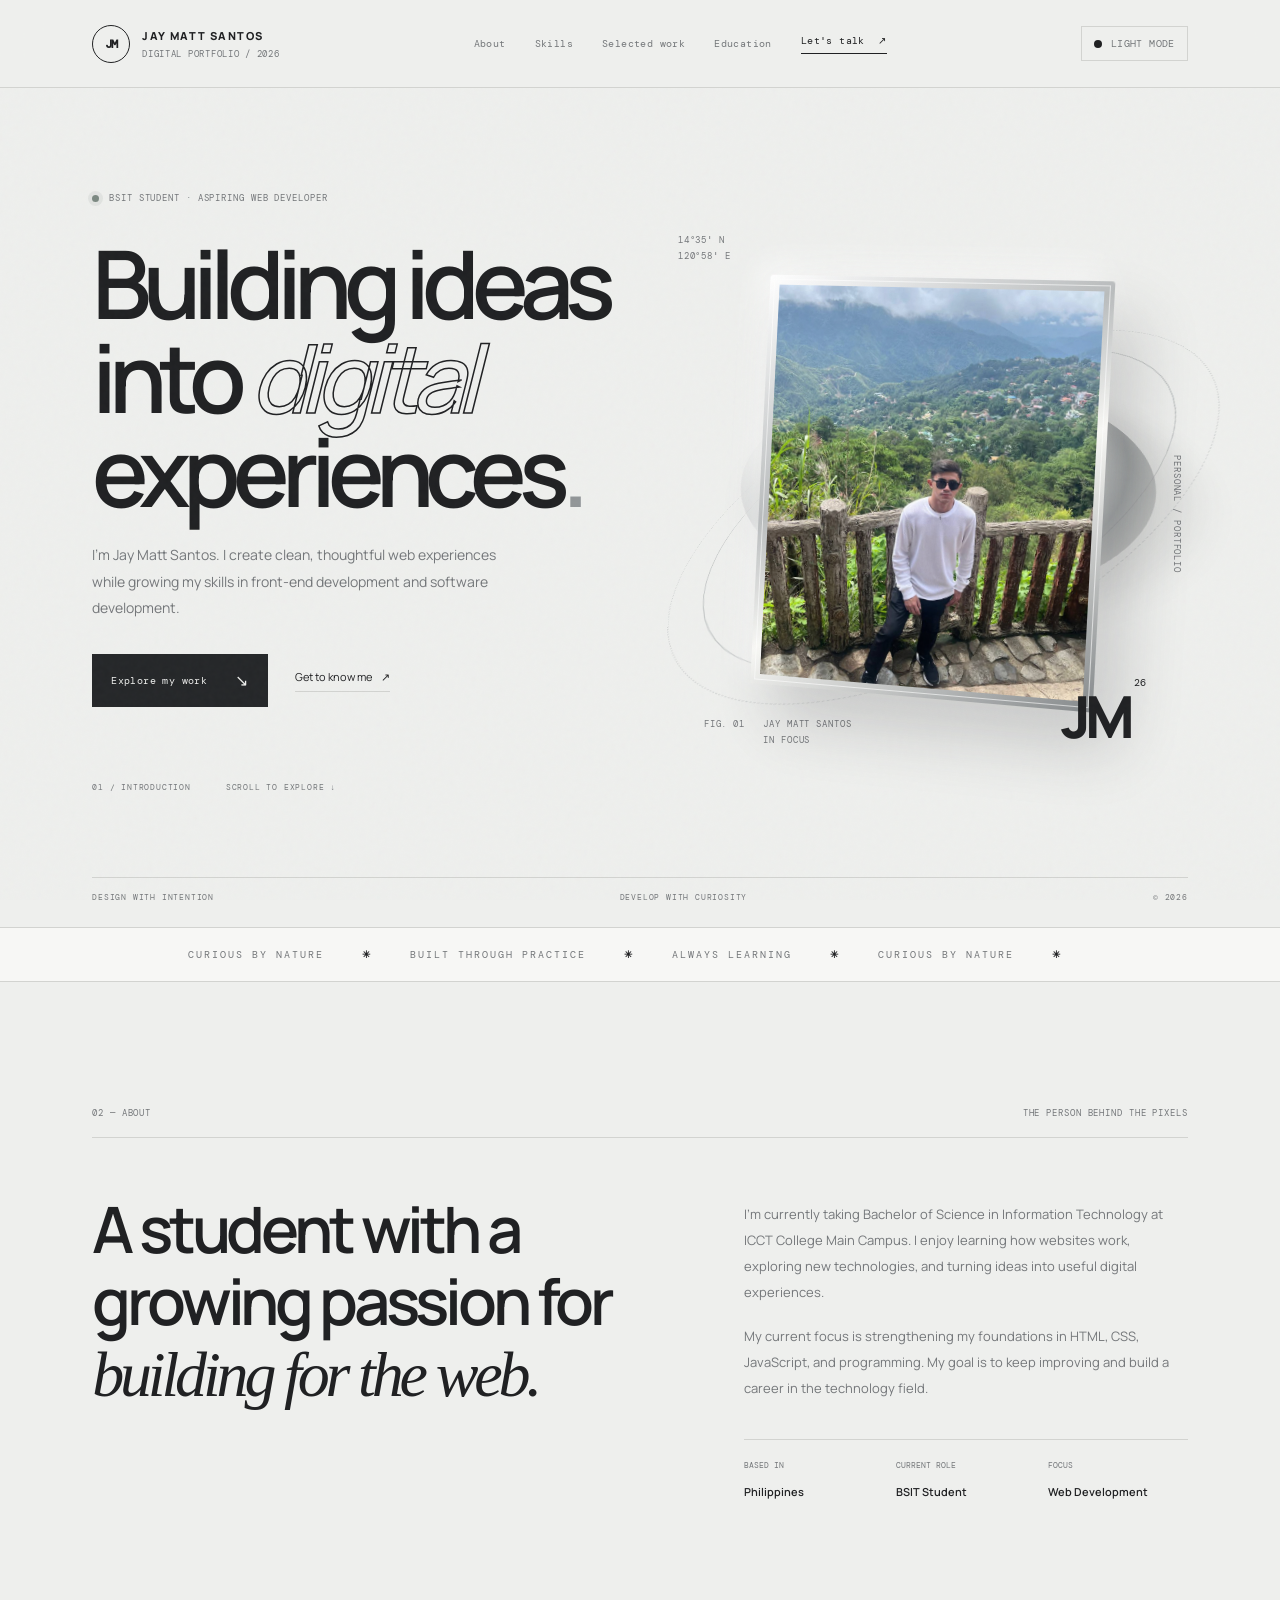
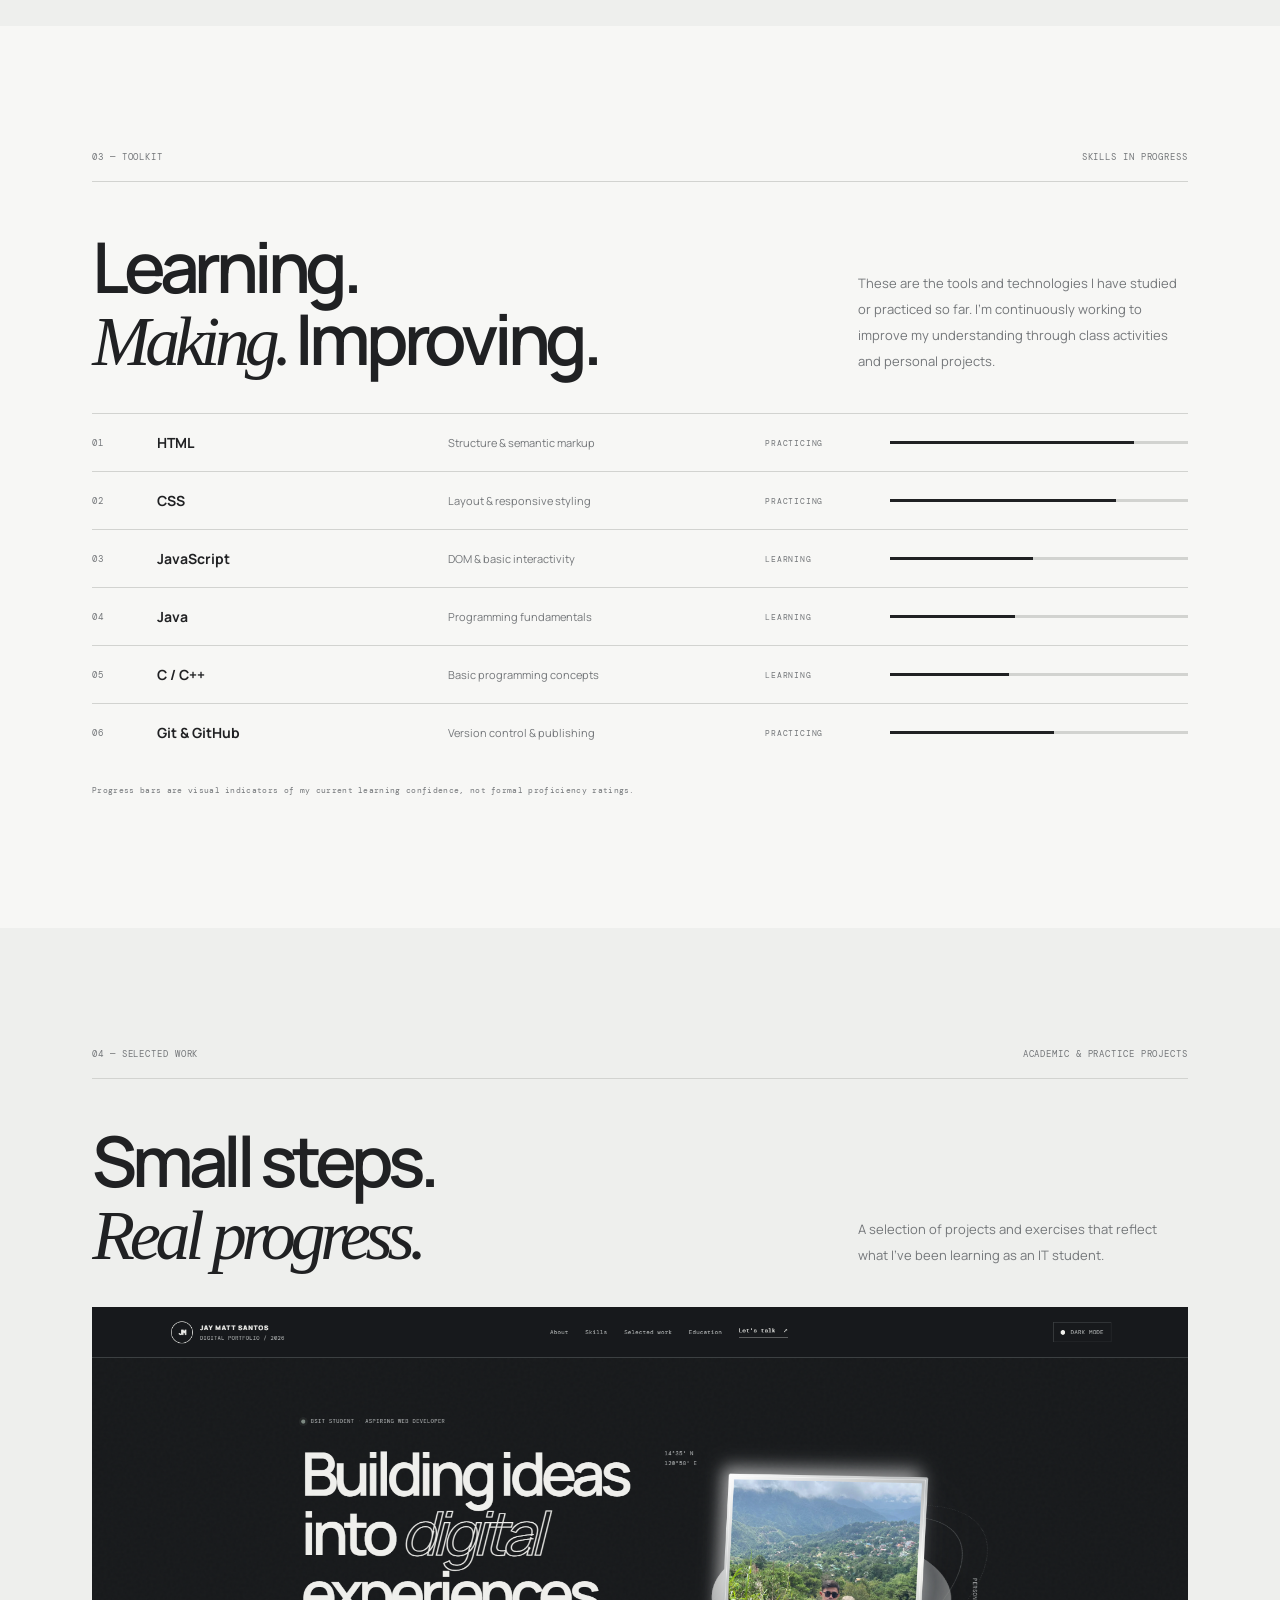
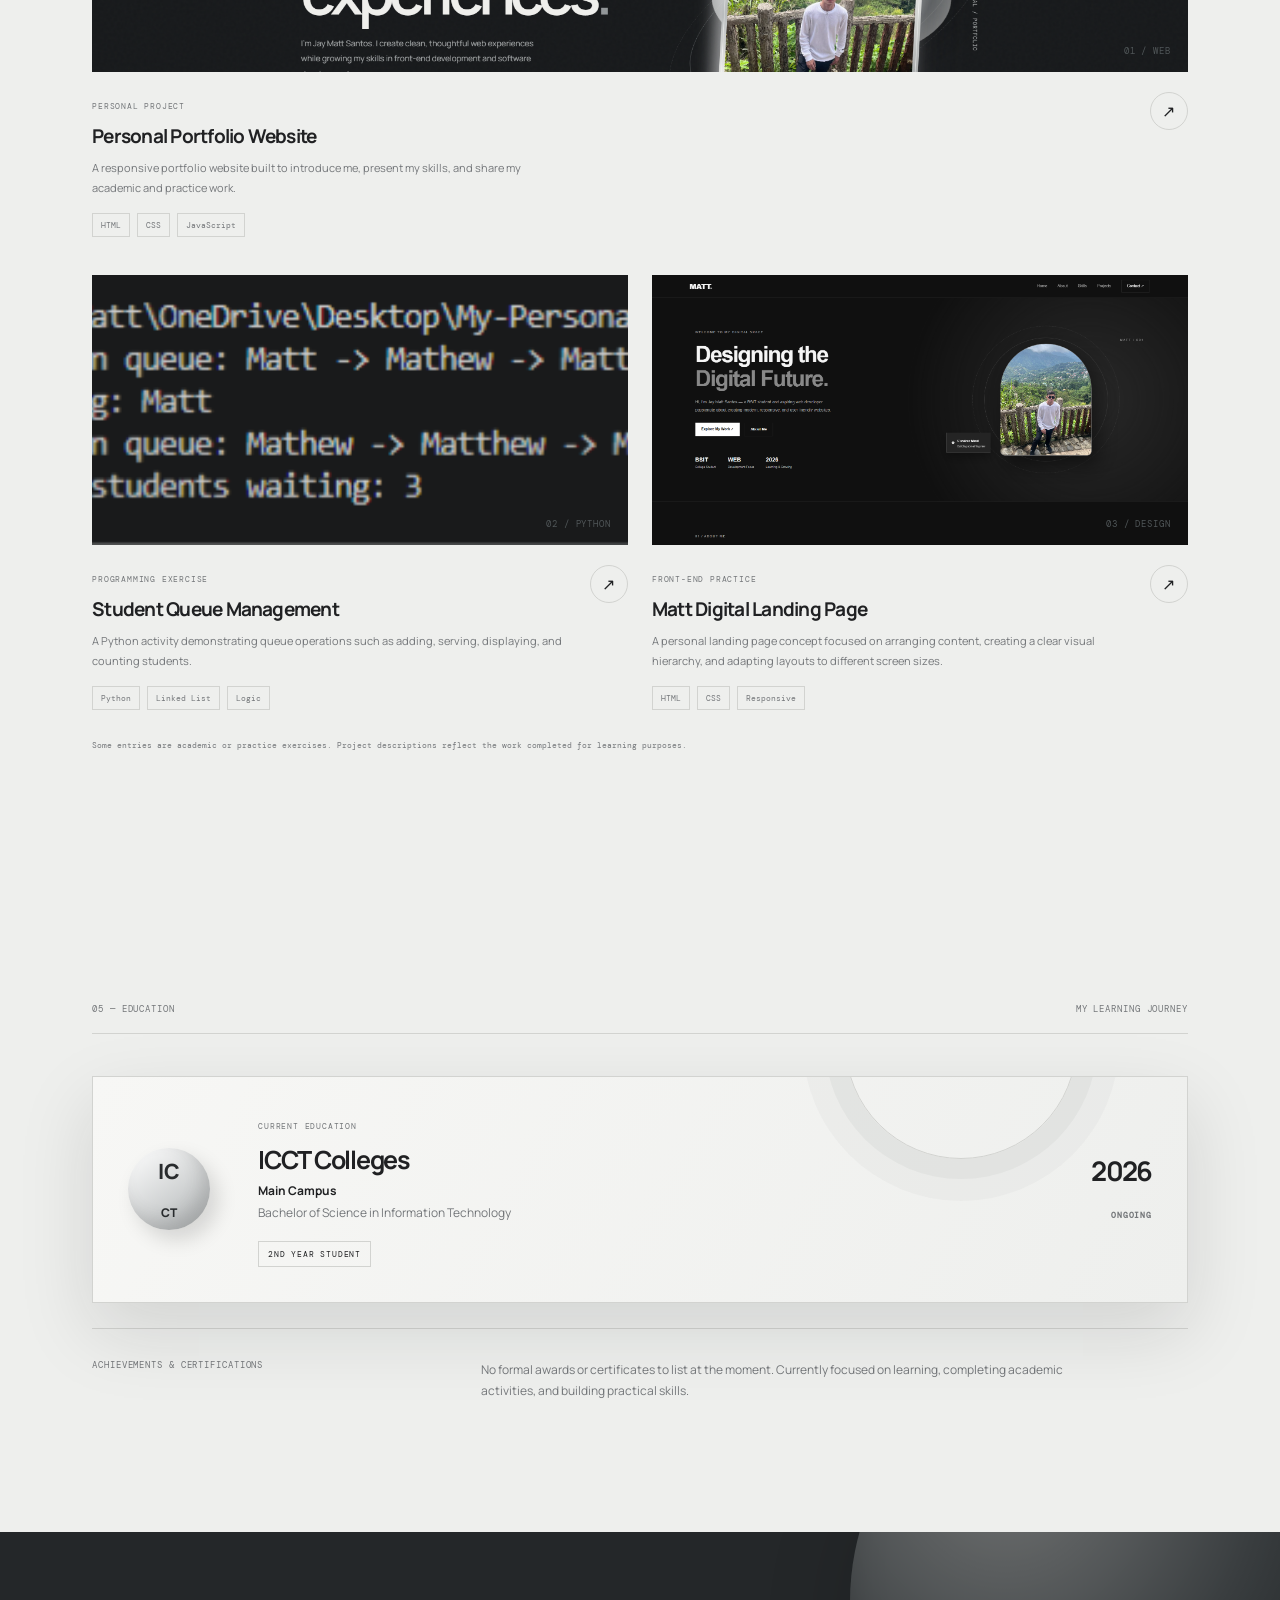
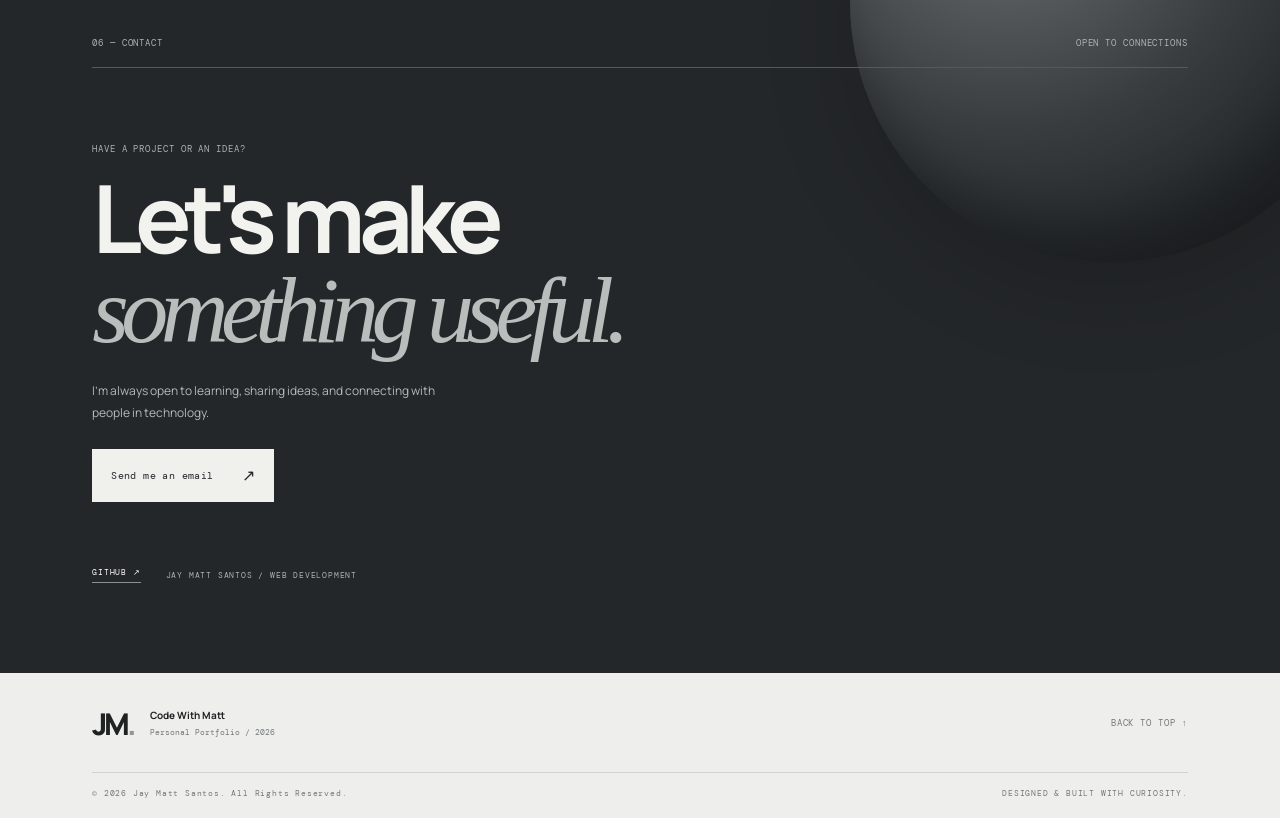
==== index.html @ 950616ac "Add files via upload" ====
<!DOCTYPE html>
<html lang="en" data-theme="light">

<head>
    <meta charset="UTF-8">
    <meta name="viewport" content="width=device-width, initial-scale=1.0">

    <meta name="description" content="Jay Matt Santos — BSIT student and aspiring web developer.">

    <meta name="theme-color" content="#eeeeec">

    <title>Jay Matt Santos — Digital Portfolio</title>

    <link rel="preconnect" href="https://fonts.googleapis.com">
    <link rel="preconnect" href="https://fonts.gstatic.com" crossorigin>

    <link href="https://fonts.googleapis.com/css2?family=DM+Mono:wght@400;500&family=Manrope:wght@400;500;600;700;800&display=swap" rel="stylesheet">

    <link rel="stylesheet" href="style.css">
    <script src="script.js" defer></script>
</head>

<body>

    <div class="grain" aria-hidden="true"></div>

    <!-- HEADER -->
    <header class="site-header">

        <a class="brand" href="#home">
            <span class="brand-mark">JM</span>
            <span>
                JAY MATT SANTOS
                <span class="brand-sub">DIGITAL PORTFOLIO / 2026</span>
            </span>
        </a>

        <button class="menu-toggle" id="menuToggle"
            aria-label="Open navigation" aria-expanded="false">
            <span></span>
            <span></span>
        </button>

        <nav class="main-nav" id="mainNav">
            <a href="#about">About</a>
            <a href="#skills">Skills</a>
            <a href="#work">Selected work</a>
            <a href="#education">Education</a>
            <a href="#contact" class="nav-contact">
                Let's talk <span>↗</span>
            </a>
        </nav>

        <button class="theme-toggle" id="themeToggle" type="button">
            <span class="theme-dot"></span>
            <span id="themeLabel">LIGHT MODE</span>
        </button>

    </header>


    <main>

        <!-- HERO SECTION -->
        <section class="hero section-shell" id="home">

            <div class="hero-copy">

                <p class="eyebrow">
                    <span class="status-dot"></span>
                    BSIT STUDENT · ASPIRING WEB DEVELOPER
                </p>

                <h1>
                    Building ideas<br>
                    into <span class="outline-word">digital</span><br>
                    experiences<span class="period">.</span>
                </h1>

                <p class="hero-intro">
                    I'm Jay Matt Santos. I create clean, thoughtful web
                    experiences while growing my skills in front-end
                    development and software development.
                </p>

                <div class="hero-actions">

                    <a class="button button-dark" href="#work">
                        Explore my work <span>↘</span>
                    </a>

                    <a class="text-link" href="#about">
                        Get to know me <span>↗</span>
                    </a>

                </div>

                <div class="hero-index">
                    <span>01 / INTRODUCTION</span>
                    <span>SCROLL TO EXPLORE ↓</span>
                </div>

            </div>


            <div class="hero-art">

                <div class="art-coordinate">
                    14°35' N<br>
                    120°58' E
                </div>

                <div class="orbit orbit-one"></div>
                <div class="orbit orbit-two"></div>

                <div class="metal-disc"></div>

                <div class="portrait-frame">
                    <img src="assets/matt-profile.jpg"
                        alt="Jay Matt Santos standing at a mountain viewpoint">
                </div>

                <div class="vertical-label">
                    PERSONAL / PORTFOLIO
                </div>

                <div class="art-caption">
                    <span>FIG. 01</span>
                    <span>JAY MATT SANTOS<br>IN FOCUS</span>
                </div>

                <div class="floating-number">
                    JM<span>26</span>
                </div>

            </div>

            <div class="hero-bottom-line">
                <span>DESIGN WITH INTENTION</span>
                <span>DEVELOP WITH CURIOSITY</span>
                <span>© 2026</span>
            </div>

        </section>


        <!-- INTRO BAND -->
        <section class="intro-band">
            <p>
                CURIOUS BY NATURE
                <b>✳</b>
                BUILT THROUGH PRACTICE
                <b>✳</b>
                ALWAYS LEARNING
                <b>✳</b>
                CURIOUS BY NATURE
                <b>✳</b>
            </p>
        </section>


        <!-- ABOUT -->
        <section class="content-section about-section section-shell"
            id="about">

            <div class="section-kicker">
                <span>02 — ABOUT</span>
                <span>THE PERSON BEHIND THE PIXELS</span>
            </div>

            <div class="about-layout">

                <div>
                    <p class="big-statement">
                        A student with a growing passion for
                        <em>building for the web.</em>
                    </p>
                </div>

                <div class="about-text">

                    <p>
                        I'm currently taking Bachelor of Science in
                        Information Technology at ICCT College Main Campus.
                        I enjoy learning how websites work, exploring new
                        technologies, and turning ideas into useful
                        digital experiences.
                    </p>

                    <p>
                        My current focus is strengthening my foundations
                        in HTML, CSS, JavaScript, and programming.
                        My goal is to keep improving and build a career
                        in the technology field.
                    </p>

                    <div class="about-facts">

                        <div>
                            <span>BASED IN</span>
                            <strong>Philippines</strong>
                        </div>

                        <div>
                            <span>CURRENT ROLE</span>
                            <strong>BSIT Student</strong>
                        </div>

                        <div>
                            <span>FOCUS</span>
                            <strong>Web Development</strong>
                        </div>

                    </div>

                </div>

            </div>

        </section>


        <!-- SKILLS -->
        <section class="content-section skills-section section-shell"
            id="skills">

            <div class="section-kicker">
                <span>03 — TOOLKIT</span>
                <span>SKILLS IN PROGRESS</span>
            </div>

            <div class="skills-heading">

                <h2>
                    Learning.<br>
                    <em>Making.</em> Improving.
                </h2>

                <p>
                    These are the tools and technologies I have studied
                    or practiced so far. I'm continuously working to
                    improve my understanding through class activities
                    and personal projects.
                </p>

            </div>

            <div class="skill-list">

                <div class="skill-row">
                    <span class="skill-no">01</span>
                    <strong>HTML</strong>
                    <span class="skill-desc">Structure & semantic markup</span>
                    <span class="skill-level">PRACTICING</span>
                    <div class="skill-track">
                        <i style="--level:82%"></i>
                    </div>
                </div>

                <div class="skill-row">
                    <span class="skill-no">02</span>
                    <strong>CSS</strong>
                    <span class="skill-desc">Layout & responsive styling</span>
                    <span class="skill-level">PRACTICING</span>
                    <div class="skill-track">
                        <i style="--level:76%"></i>
                    </div>
                </div>

                <div class="skill-row">
                    <span class="skill-no">03</span>
                    <strong>JavaScript</strong>
                    <span class="skill-desc">DOM & basic interactivity</span>
                    <span class="skill-level">LEARNING</span>
                    <div class="skill-track">
                        <i style="--level:48%"></i>
                    </div>
                </div>

                <div class="skill-row">
                    <span class="skill-no">04</span>
                    <strong>Java</strong>
                    <span class="skill-desc">Programming fundamentals</span>
                    <span class="skill-level">LEARNING</span>
                    <div class="skill-track">
                        <i style="--level:42%"></i>
                    </div>
                </div>

                <div class="skill-row">
                    <span class="skill-no">05</span>
                    <strong>C / C++</strong>
                    <span class="skill-desc">Basic programming concepts</span>
                    <span class="skill-level">LEARNING</span>
                    <div class="skill-track">
                        <i style="--level:40%"></i>
                    </div>
                </div>

                <div class="skill-row">
                    <span class="skill-no">06</span>
                    <strong>Git & GitHub</strong>
                    <span class="skill-desc">Version control & publishing</span>
                    <span class="skill-level">PRACTICING</span>
                    <div class="skill-track">
                        <i style="--level:55%"></i>
                    </div>
                </div>

            </div>

            <p class="small-note">
                Progress bars are visual indicators of my current learning
                confidence, not formal proficiency ratings.
            </p>

        </section>


        <!-- PROJECTS -->
        <section class="work-section" id="work">

            <div class="section-shell">

                <div class="section-kicker">
                    <span>04 — SELECTED WORK</span>
                    <span>ACADEMIC & PRACTICE PROJECTS</span>
                </div>

                <div class="work-heading">

                    <h2>
                        Small steps.<br>
                        <em>Real progress.</em>
                    </h2>

                    <p>
                        A selection of projects and exercises that reflect
                        what I've been learning as an IT student.
                    </p>

                </div>


                <div class="project-grid">

                    <!-- PROJECT 1 -->
                    <article class="project-card project-featured">

                        <div class="project-visual visual-portfolio">

                            <img
                                src="assets/project-portfolio.png"
                                alt="Personal Portfolio Website Screenshot"
                                class="project-image">

                            <span class="visual-index">01 / WEB</span>

                        </div>

                        <div class="project-info">

                            <div>
                                <span class="project-type">PERSONAL PROJECT</span>

                                <h3>Personal Portfolio Website</h3>

                                <p>
                                    A responsive portfolio website built
                                    to introduce me, present my skills,
                                    and share my academic and practice work.
                                </p>

                                <div class="tag-list">
                                    <span>HTML</span>
                                    <span>CSS</span>
                                    <span>JavaScript</span>
                                </div>
                            </div>

                            <a class="project-link"
                                href="https://github.com/1mthematt/My-Personal-portfolio"
                                target="_blank" rel="noopener">↗</a>

                        </div>

                    </article>


                    <!-- PROJECT 2 -->
                    <article class="project-card">

                        <div class="project-visual visual-queue">

                            <img
                                src="assets/project-queue.png"
                                alt="Student Queue Management System Screenshot"
                                class="project-image">

                            <span class="visual-index">02 / PYTHON</span>

                        </div>

                        <div class="project-info">

                            <div>
                                <span class="project-type">
                                    PROGRAMMING EXERCISE
                                </span>

                                <h3>Student Queue Management</h3>

                                <p>
                                    A Python activity demonstrating queue
                                    operations such as adding, serving,
                                    displaying, and counting students.
                                </p>

                                <div class="tag-list">
                                    <span>Python</span>
                                    <span>Linked List</span>
                                    <span>Logic</span>
                                </div>
                            </div>

                            <a class="project-link"
                                href="https://github.com/1mthematt"
                                target="_blank" rel="noopener">↗</a>

                        </div>

                    </article>


                    <!-- PROJECT 3 -->
                    <article class="project-card">

                        <div class="project-visual visual-landing">

                            <img
                                src="assets/project-landing.png"
                                alt="Matt Digital Responsive Landing Page Screenshot"
                                class="project-image">

                            <span class="visual-index">03 / DESIGN</span>

                        </div>

                        <div class="project-info">

                            <div>
                                <span class="project-type">
                                    FRONT-END PRACTICE
                                </span>

                                <h3>Matt Digital Landing Page</h3>

                                <p>
                                    A personal landing page concept focused
                                    on arranging content, creating a clear
                                    visual hierarchy, and adapting layouts
                                    to different screen sizes.
                                </p>

                                <div class="tag-list">
                                    <span>HTML</span>
                                    <span>CSS</span>
                                    <span>Responsive</span>
                                </div>
                            </div>

                            <a class="project-link"
                                href="#work">↗</a>

                        </div>

                    </article>

                </div>

                <p class="project-disclaimer">
                    Some entries are academic or practice exercises.
                    Project descriptions reflect the work completed
                    for learning purposes.
                </p>

            </div>

        </section>


        <!-- EDUCATION -->
        <section class="content-section education-section section-shell"
            id="education">

            <div class="section-kicker">
                <span>05 — EDUCATION</span>
                <span>MY LEARNING JOURNEY</span>
            </div>

            <div class="education-card">

                <div class="edu-symbol">IC<span>CT</span></div>

                <div>
                    <span class="project-type">CURRENT EDUCATION</span>

                    <h2>ICCT Colleges</h2>

                    <p class="edu-campus">Main Campus</p>

                    <p>Bachelor of Science in Information Technology</p>

                    <span class="edu-status">2ND YEAR STUDENT</span>
                </div>

                <div class="edu-year">
                    2026<br>
                    <span>ONGOING</span>
                </div>

            </div>

            <div class="achievement-line">

                <span>ACHIEVEMENTS & CERTIFICATIONS</span>

                <p>
                    No formal awards or certificates to list at the moment.
                    Currently focused on learning, completing academic
                    activities, and building practical skills.
                </p>

            </div>

        </section>


        <!-- CONTACT -->
        <section class="contact-section" id="contact">

            <div class="contact-orb"></div>

            <div class="section-shell contact-inner">

                <div class="section-kicker">
                    <span>06 — CONTACT</span>
                    <span>OPEN TO CONNECTIONS</span>
                </div>

                <p class="contact-overline">
                    HAVE A PROJECT OR AN IDEA?
                </p>

                <h2>
                    Let's make<br>
                    <em>something useful.</em>
                </h2>

                <p class="contact-copy">
                    I'm always open to learning, sharing ideas,
                    and connecting with people in technology.
                </p>

                <a class="button button-light"
                    href="mailto:jaymattsantos33@gmail.com">
                    Send me an email <span>↗</span>
                </a>

                <div class="contact-social">

                    <a href="https://github.com/1mthematt"
                        target="_blank" rel="noopener">
                        GITHUB ↗
                    </a>

                    <span>
                        JAY MATT SANTOS / WEB DEVELOPMENT
                    </span>

                </div>

            </div>

        </section>

    </main>


    <!-- FOOTER -->
    <footer class="site-footer">

        <div class="footer-main">

            <a class="footer-brand" href="#home">
                JM<span>.</span>
            </a>

            <p>
                Code With Matt<br>
                <span>Personal Portfolio / 2026</span>
            </p>

            <a class="back-top" href="#home">
                BACK TO TOP ↑
            </a>

        </div>

        <div class="footer-bottom">
            <span>© 2026 Jay Matt Santos. All Rights Reserved.</span>
            <span>DESIGNED & BUILT WITH CURIOSITY.</span>
        </div>

    </footer>

</body>
</html>
---- style.css ----
/* JAY MATT SANTOS — MONOCHROME SCULPTURE PORTFOLIO */

:root {
    --bg: #eeefed;
    --paper: #f7f7f5;
    --ink: #202123;
    --muted: #74777a;
    --line: #d2d3d0;
    --accent: #aeb1b2;
    --dark: #252729;
    --shadow: 0 28px 70px #17191b20;

    --mono: "DM Mono", monospace;
    --sans: "Manrope", Arial, sans-serif;
}

html[data-theme="dark"] {
    --bg: #17191b;
    --paper: #222527;
    --ink: #f0f0ed;
    --muted: #a3a6a7;
    --line: #3c4042;
    --accent: #777d80;
    --dark: #eceeeb;
    --shadow: 0 28px 70px #0007;

    color-scheme: dark;
}

* {
    box-sizing: border-box;
}

html {
    scroll-behavior: smooth;
    scroll-padding-top: 90px;
}

body {
    margin: 0;
    background: var(--bg);
    color: var(--ink);
    font-family: var(--sans);
    overflow-x: hidden;
    transition: background .35s, color .35s;
}

a {
    color: inherit;
    text-decoration: none;
}

/* GRAIN BACKGROUND */

.grain {
    position: fixed;
    inset: 0;
    z-index: 20;
    pointer-events: none;
    opacity: .12;

    background-image: url("data:image/svg+xml,%3Csvg viewBox='0 0 180 180' xmlns='http://www.w3.org/2000/svg'%3E%3Cfilter id='n'%3E%3CfeTurbulence type='fractalNoise' baseFrequency='.9' numOctaves='3' stitchTiles='stitch'/%3E%3C/filter%3E%3Crect width='100%25' height='100%25' filter='url(%23n)' opacity='.2'/%3E%3C/svg%3E");
}


/* HEADER */

.site-header {
    height: 88px;
    padding: 0 7.2%;

    display: flex;
    align-items: center;
    justify-content: space-between;

    border-bottom: 1px solid var(--line);

    position: sticky;
    top: 0;
    z-index: 30;

    background: color-mix(in srgb, var(--bg) 88%, transparent);
    backdrop-filter: blur(18px);
}

.brand {
    display: flex;
    align-items: center;
    gap: 12px;

    font-size: 11px;
    font-weight: 800;
    letter-spacing: .13em;
}

.brand-mark {
    width: 38px;
    height: 38px;

    border: 1px solid var(--ink);
    border-radius: 50%;

    display: grid;
    place-items: center;

    font-family: var(--mono);
    font-size: 12px;
    letter-spacing: -.08em;
}

.brand-sub {
    display: block;
    font: 9px var(--mono);
    color: var(--muted);
    margin-top: 5px;
    letter-spacing: .08em;
}

.main-nav {
    display: flex;
    align-items: center;
    gap: 29px;
}

.main-nav a,
.theme-toggle {
    font: 10px var(--mono);
    letter-spacing: .04em;
    color: var(--muted);
    transition: color .2s;
}

.main-nav a:hover,
.theme-toggle:hover {
    color: var(--ink);
}

.main-nav .nav-contact {
    color: var(--ink);
    border-bottom: 1px solid var(--ink);
    padding-bottom: 6px;
}

.nav-contact span {
    margin-left: 7px;
}

.theme-toggle {
    border: 1px solid var(--line);
    background: transparent;
    padding: 10px 12px;

    display: flex;
    align-items: center;
    gap: 9px;

    cursor: pointer;
}

.theme-dot {
    width: 8px;
    height: 8px;
    border-radius: 50%;
    background: var(--ink);
}

.menu-toggle {
    display: none;
}


/* GENERAL */

.section-shell {
    width: min(1180px, 85.6%);
    margin: auto;
}

.eyebrow,
.section-kicker,
.hero-index,
.hero-bottom-line,
.art-caption,
.art-coordinate,
.vertical-label,
.project-type,
.visual-index,
.skill-no,
.skill-level,
.small-note,
.achievement-line > span,
.edu-status,
.edu-year span,
.contact-overline,
.contact-social,
.footer-bottom,
.back-top {
    font-family: var(--mono);
    letter-spacing: .1em;
    font-size: 9px;
}


/* HERO */

.hero {
    min-height: 690px;

    display: grid;
    grid-template-columns: 1.05fr .95fr;
    align-items: center;

    position: relative;

    padding-top: 55px;
    padding-bottom: 95px;
}

.hero-copy {
    position: relative;
    z-index: 2;
    padding: 40px 0;
}

.eyebrow {
    color: var(--muted);

    display: flex;
    align-items: center;
    gap: 10px;
}

.status-dot {
    width: 7px;
    height: 7px;
    background: #7c8982;
    border-radius: 50%;
    box-shadow: 0 0 0 4px #7c89821c;
}

.hero h1 {
    font-size: clamp(58px, 7.4vw, 104px);
    line-height: .99;
    letter-spacing: -.085em;
    font-weight: 600;

    margin: 32px 0 25px;
}

.outline-word {
    color: transparent;
    -webkit-text-stroke: 1.5px var(--ink);
    font-style: italic;
    font-weight: 500;
}

.period {
    color: #929698;
}

.hero-intro {
    font-size: 14px;
    line-height: 1.9;
    color: var(--muted);
    max-width: 420px;
}

.hero-actions {
    display: flex;
    align-items: center;
    gap: 27px;
    margin-top: 32px;
}

.button {
    display: inline-flex;
    align-items: center;
    gap: 28px;

    padding: 16px 19px;

    font: 10px var(--mono);
    letter-spacing: .04em;

    transition: transform .25s, box-shadow .25s;
}

.button:hover {
    transform: translateY(-4px);
    box-shadow: 0 12px 25px #0002;
}

.button-dark {
    background: var(--dark);
    color: var(--bg);
}

.button span {
    font-size: 16px;
}

.text-link {
    font-size: 11px;
    border-bottom: 1px solid var(--line);
    padding-bottom: 7px;
}

.text-link span {
    margin-left: 7px;
}

.hero-index {
    display: flex;
    gap: 35px;
    color: var(--muted);
    margin-top: 75px;
    font-size: 8px;
}


/* 3D PORTRAIT AREA */

.hero-art {
    height: 535px;
    position: relative;

    display: grid;
    place-items: center;

    perspective: 1100px;
}

.portrait-frame {
    position: relative;
    z-index: 3;

    width: min(67%, 350px);
    height: 420px;

    padding: 10px;

    background: linear-gradient(
        145deg,
        #fff,
        #b9bcbd 38%,
        #f8f8f5 58%,
        #85898b
    );

    box-shadow:
        25px 35px 60px #292d3030,
        -12px -12px 30px #fff9;

    border-radius: 3px;

    transform: rotateY(-10deg) rotateZ(3deg);

    transition: transform .6s;
}

.hero-art:hover .portrait-frame {
    transform: rotateY(0) rotateZ(0) translateY(-6px);
}

.portrait-frame:before {
    content: "";
    position: absolute;
    inset: 4px;
    border: 1px solid #fff9;
    pointer-events: none;
}

.portrait-frame img {
    width: 100%;
    height: 100%;
    object-fit: cover;
    object-position: center 42%;
    filter: none;
    display: block;
}
.metal-disc {
    position: absolute;

    width: 410px;
    height: 410px;
    border-radius: 50%;

    background: radial-gradient(
        circle at 30% 25%,
        #fff 0,
        #d8d9d7 18%,
        #9fa3a4 38%,
        #e9eae7 52%,
        #85898b 72%,
        #dfe0dd 83%,
        #777c7e 100%
    );

    box-shadow:
        inset -18px -20px 35px #5555,
        inset 12px 12px 30px #fff9,
        18px 28px 45px #0002;

    transform: translate(20px, -15px)
        rotateX(58deg) rotateZ(-24deg);

    opacity: .72;
}

.orbit {
    position: absolute;
    border: 1px solid #92979980;
    border-radius: 50%;
    transform: rotate(-28deg) rotateX(64deg);
}

.orbit-one {
    width: 510px;
    height: 510px;
}

.orbit-two {
    width: 590px;
    height: 590px;
    border-style: dashed;
    opacity: .6;
}

.art-coordinate {
    position: absolute;
    top: 12px;
    left: 2%;
    line-height: 1.8;
    color: var(--muted);
}

.vertical-label {
    position: absolute;
    right: 1%;
    top: 44%;
    writing-mode: vertical-rl;
    color: var(--muted);
}

.art-caption {
    position: absolute;
    bottom: 7px;
    left: 7%;

    display: flex;
    gap: 18px;

    line-height: 1.7;
    color: var(--muted);
}

.floating-number {
    position: absolute;
    right: 8%;
    bottom: 0;

    font-size: 58px;
    letter-spacing: -.1em;
    font-weight: 800;

    color: var(--ink);
    z-index: 4;
}

.floating-number span {
    font: 10px var(--mono);
    vertical-align: top;
    letter-spacing: 0;
    margin-left: 5px;
}

.hero-bottom-line {
    position: absolute;
    bottom: 25px;
    left: 0;
    right: 0;

    display: flex;
    justify-content: space-between;

    color: var(--muted);
    font-size: 8px;

    border-top: 1px solid var(--line);
    padding-top: 14px;
}


/* INTRO BAND */

.intro-band {
    overflow: hidden;
    border-block: 1px solid var(--line);
    background: var(--paper);
    padding: 20px 0;
    white-space: nowrap;
}

.intro-band p {
    margin: 0;
    text-align: center;

    font: 10px var(--mono);
    letter-spacing: .2em;

    color: var(--muted);
}

.intro-band b {
    padding: 0 30px;
    color: var(--ink);
}


/* SECTION HEADINGS */

.content-section {
    padding-top: 125px;
    padding-bottom: 125px;
}

.section-kicker {
    display: flex;
    justify-content: space-between;

    color: var(--muted);

    padding-bottom: 18px;
    border-bottom: 1px solid var(--line);
}


/* ABOUT */

.about-layout {
    display: grid;
    grid-template-columns: 1.1fr .9fr;
    gap: 10%;

    padding-top: 55px;
}

.big-statement {
    font-size: clamp(37px, 5vw, 64px);
    line-height: 1.12;
    letter-spacing: -.065em;
    margin: 0;
    font-weight: 600;
}

.big-statement em,
.skills-heading h2 em,
.work-heading h2 em,
.contact-inner h2 em {
    font-family: Georgia, serif;
    font-weight: 400;
}

.about-text {
    padding-top: 8px;
}

.about-text p,
.skills-heading > p,
.work-heading > p {
    font-size: 13px;
    line-height: 2;
    color: var(--muted);
    margin: 0 0 18px;
}

.about-facts {
    display: grid;
    grid-template-columns: repeat(3, 1fr);
    gap: 12px;

    margin-top: 38px;
    padding-top: 20px;

    border-top: 1px solid var(--line);
}

.about-facts span {
    display: block;
    font: 8px var(--mono);
    color: var(--muted);
    margin-bottom: 9px;
}

.about-facts strong {
    font-size: 11px;
    font-weight: 600;
}


/* SKILLS */

.skills-section {
    background: var(--paper);
    width: 100%;

    padding-inline: max(7.2%, calc((100% - 1180px) / 2));
}

.skills-heading,
.work-heading {
    display: flex;
    align-items: end;
    justify-content: space-between;
    gap: 40px;

    padding: 48px 0 35px;
}

.skills-heading h2,
.work-heading h2 {
    font-size: clamp(42px, 5.5vw, 70px);
    letter-spacing: -.075em;
    line-height: 1.03;
    margin: 0;
    font-weight: 600;
}

.skills-heading > p,
.work-heading > p {
    max-width: 330px;
    margin-bottom: 4px;
}

.skill-row {
    display: grid;
    grid-template-columns: 45px 1fr 1.1fr 105px 1.1fr;
    align-items: center;
    gap: 20px;

    padding: 19px 0;
    border-top: 1px solid var(--line);
}

.skill-no,
.skill-level {
    color: var(--muted);
}

.skill-row strong {
    font-size: 14px;
}

.skill-desc {
    font-size: 11px;
    color: var(--muted);
}

.skill-level {
    font-size: 8px;
}

.skill-track {
    height: 3px;
    background: var(--line);
    overflow: hidden;
}

.skill-track i {
    display: block;
    width: var(--level);
    height: 100%;
    background: var(--ink);
    transform-origin: left;

    animation: grow 1.2s ease both;
}

@keyframes grow {
    from {
        transform: scaleX(0);
    }

    to {
        transform: scaleX(1);
    }
}

.small-note {
    color: var(--muted);
    font-size: 8px;
    margin-top: 24px;
    letter-spacing: .04em;
}


/* PROJECTS */

.work-section {
    background: var(--bg);
    padding: 120px 0;
}

.work-heading {
    padding-top: 45px;
}

.project-grid {
    display: grid;
    grid-template-columns: 1fr 1fr;
    gap: 38px 24px;
}

.project-card {
    min-width: 0;
}

.project-featured {
    grid-column: 1 / -1;
}

.project-visual {
    height: 270px;
    position: relative;
    overflow: hidden;

    background: #d7d9d8;
    display: grid;
    place-items: center;

    color: #242729;
}

.project-featured .project-visual {
    height: 365px;
}

.visual-index {
    position: absolute;
    right: 17px;
    bottom: 15px;
    color: #505658;
}


/* PORTFOLIO PREVIEW */

.mock-browser {
    width: 66%;
    height: 76%;

    background: #f4f4f1;

    box-shadow: 18px 22px 40px #0002;

    transform: perspective(800px)
        rotateY(-8deg) rotateX(3deg);
}

.browser-top {
    height: 30px;
    border-bottom: 1px solid #d3d5d3;

    display: flex;
    align-items: center;
    gap: 5px;

    padding: 0 12px;
}

.browser-top i {
    width: 6px;
    height: 6px;
    border-radius: 50%;
    background: #9a9e9e;
}

.browser-top span {
    font: 8px var(--mono);
    margin-left: 15px;
    color: #85898a;
}

.browser-content {
    padding: 35px 9%;
}

.browser-content small {
    font: 8px var(--mono);
    color: #85898a;
}

.browser-content b {
    display: block;

    font-size: clamp(26px, 4vw, 48px);
    line-height: .95;
    letter-spacing: -.08em;

    margin-top: 20px;
}

.browser-content b span {
    color: #969b9c;
}

.mock-lines {
    width: 58%;
    height: 3px;

    background: #c5c8c7;

    margin-top: 23px;

    box-shadow:
        0 10px #d9dbd9,
        0 20px #d9dbd9;
}


/* QUEUE PREVIEW */

.visual-queue {
    background: linear-gradient(
        135deg,
        #c4c8c8,
        #eef0ed 48%,
        #aeb3b4
    );
}

.queue-window {
    width: 65%;
    background: #f7f8f5;

    padding: 18px;

    box-shadow: 15px 20px 35px #0002;
    transform: rotate(3deg);
}

.queue-window > span {
    font: 9px var(--mono);
    letter-spacing: .13em;
}

.queue-item {
    display: flex;
    align-items: center;
    gap: 13px;

    padding: 12px 8px;

    border-bottom: 1px solid #ddd;
    color: #303436;

    font: 10px var(--mono);
}

.queue-item b {
    font: 600 11px var(--sans);
}

.queue-item small {
    margin-left: auto;
    color: #777;
}

.queue-item.active {
    background: #e4e7e5;
}

.queue-footer {
    display: flex;
    justify-content: space-between;

    padding-top: 13px;

    font: 8px var(--mono);
    color: #777;
}

.queue-footer b {
    color: #303436;
}


/* LANDING PAGE PREVIEW */

.visual-landing {
    background: radial-gradient(
        circle at 70% 20%,
        #f8f8f5,
        #b7bbbc 75%
    );
}

.landing-window {
    width: 65%;
    height: 80%;

    background: #f5f5f2;
    padding: 17px 22px;

    box-shadow: 15px 20px 35px #0002;

    position: relative;
    overflow: hidden;

    transform: rotate(-3deg);
}

.landing-nav {
    font: 8px var(--mono);

    display: flex;
    justify-content: space-between;

    border-bottom: 1px solid #d1d3d1;
    padding-bottom: 10px;
}

.landing-title {
    position: relative;
    z-index: 2;

    font-size: clamp(28px, 4vw, 45px);
    font-weight: 800;
    letter-spacing: -.08em;
    line-height: .85;

    margin-top: 25px;
}

.landing-title em {
    font-family: Georgia, serif;
    font-weight: 400;
}

.landing-shape {
    position: absolute;

    width: 135px;
    height: 135px;

    border-radius: 45% 55% 60% 40%;

    right: 10%;
    bottom: 15%;

    background: linear-gradient(145deg, #fff, #858b8d);

    box-shadow:
        inset -15px -15px 25px #4444,
        10px 15px 25px #0002;

    transform: rotate(35deg);
}

.landing-bottom {
    position: absolute;
    bottom: 13px;
    left: 22px;

    font: 7px var(--mono);
    color: #777;
}


/* PROJECT DETAILS */

.project-info {
    display: flex;
    justify-content: space-between;
    gap: 15px;
    padding-top: 20px;
}

.project-type {
    color: var(--muted);
    font-size: 8px;
}

.project-info h3 {
    font-size: 19px;
    letter-spacing: -.04em;
    margin: 9px 0;
}

.project-info p {
    font-size: 11px;
    line-height: 1.8;
    color: var(--muted);
    max-width: 470px;
    margin: 0;
}

.tag-list {
    display: flex;
    gap: 7px;
    margin-top: 15px;
    flex-wrap: wrap;
}

.tag-list span {
    font: 8px var(--mono);
    padding: 6px 8px;

    border: 1px solid var(--line);
    color: var(--muted);
}

.project-link {
    width: 38px;
    height: 38px;

    border: 1px solid var(--line);
    border-radius: 50%;

    display: grid;
    place-items: center;

    flex-shrink: 0;

    transition: .2s;
}

.project-link:hover {
    background: var(--dark);
    color: var(--bg);
    transform: rotate(45deg);
}

.project-disclaimer {
    font: 8px var(--mono);
    color: var(--muted);
    margin-top: 30px;
}


/* EDUCATION */

.education-section {
    padding-bottom: 130px;
}

.education-card {
    margin-top: 42px;
    padding: 35px;

    background: linear-gradient(
        120deg,
        var(--paper),
        var(--bg)
    );

    border: 1px solid var(--line);

    display: grid;
    grid-template-columns: 100px 1fr auto;
    align-items: center;
    gap: 30px;

    box-shadow: var(--shadow);

    position: relative;
    overflow: hidden;
}

.education-card:after {
    content: "";

    position: absolute;

    width: 230px;
    height: 230px;

    border: 1px solid var(--line);
    border-radius: 50%;

    right: 10%;
    top: -150px;

    box-shadow:
        0 0 0 20px color-mix(in srgb, var(--line) 35%, transparent),
        0 0 0 42px color-mix(in srgb, var(--line) 20%, transparent);
}

.edu-symbol {
    width: 82px;
    height: 82px;

    border-radius: 50%;

    display: grid;
    place-items: center;

    background: linear-gradient(145deg, #fff, #aeb2b3);
    color: #282b2d;

    font-size: 21px;
    font-weight: 800;

    box-shadow:
        inset -8px -9px 16px #5553,
        8px 10px 20px #0002;
}

.edu-symbol span {
    font-size: 12px;
}

.education-card h2 {
    font-size: 25px;
    letter-spacing: -.05em;
    margin: 8px 0 3px;
}

.education-card p {
    font-size: 12px;
    color: var(--muted);
    margin: 5px 0;
}

.edu-campus {
    font-weight: 700;
    color: var(--ink) !important;
}

.edu-status {
    display: inline-block;
    margin-top: 15px;
    padding: 7px 9px;

    border: 1px solid var(--line);
    font-size: 8px;
}

.edu-year {
    position: relative;
    z-index: 1;

    font-size: 27px;
    font-weight: 700;
    text-align: right;
    letter-spacing: -.06em;
}

.edu-year span {
    font-size: 8px;
    color: var(--muted);
    letter-spacing: .1em;
}

.achievement-line {
    display: grid;
    grid-template-columns: 1fr 2fr;
    gap: 35px;

    padding-top: 30px;
    margin-top: 25px;

    border-top: 1px solid var(--line);
}

.achievement-line > span {
    color: var(--muted);
}

.achievement-line p {
    font-size: 12px;
    line-height: 1.8;
    color: var(--muted);
    margin: 0;
    max-width: 600px;
}


/* CONTACT */

.contact-section {
    position: relative;
    overflow: hidden;

    background: #242729;
    color: #f2f2ef;

    padding: 105px 0 90px;
}

.contact-inner {
    position: relative;
    z-index: 2;
}

.contact-section .section-kicker {
    border-color: #55595a;
    color: #aeb2b2;
}

.contact-orb {
    position: absolute;

    width: 520px;
    height: 520px;

    border-radius: 50%;

    right: -90px;
    top: -190px;

    background: radial-gradient(
        circle at 30% 25%,
        #f8f8f4,
        #aeb2b2 25%,
        #606668 48%,
        #303537 68%,
        #181b1d 80%
    );

    box-shadow:
        inset -25px -35px 50px #0008,
        0 30px 90px #0007;

    opacity: .35;
}

.contact-overline {
    margin-top: 75px;
    color: #aeb2b2;
}

.contact-inner h2 {
    font-size: clamp(52px, 8vw, 94px);
    line-height: .95;
    letter-spacing: -.08em;
    margin: 18px 0;
}

.contact-inner h2 em {
    color: #b9bdbc;
}

.contact-copy {
    font-size: 12px;
    color: #b5b9b8;
    line-height: 1.8;
    max-width: 380px;
    margin: 25px 0;
}

.button-light {
    background: #f0f1ed;
    color: #252729;
}

.contact-social {
    display: flex;
    gap: 25px;
    align-items: center;

    margin-top: 65px;

    color: #aeb2b2;
    font-size: 8px;
}

.contact-social a {
    color: #fff;
    border-bottom: 1px solid #8c9292;
    padding-bottom: 5px;
}


/* FOOTER */

.site-footer {
    padding: 30px 7.2% 20px;
    background: var(--bg);
}

.footer-main {
    display: flex;
    align-items: center;
    gap: 16px;
    padding-bottom: 28px;
}

.footer-brand {
    font-size: 30px;
    font-weight: 800;
    letter-spacing: -.1em;
}

.footer-brand span {
    color: #92989a;
}

.footer-main p {
    font-size: 10px;
    font-weight: 700;
    line-height: 1.6;
    margin: 0;
}

.footer-main p span {
    font: 8px var(--mono);
    color: var(--muted);
}

.back-top {
    margin-left: auto;
    color: var(--muted);
}

.footer-bottom {
    border-top: 1px solid var(--line);
    padding-top: 15px;

    display: flex;
    justify-content: space-between;

    color: var(--muted);
    font-size: 8px;
}


/* TABLET */

@media (max-width: 900px) {

    .site-header {
        padding: 0 5%;
    }

    .main-nav {
        gap: 15px;
    }

    .main-nav a {
        font-size: 9px;
    }

    .hero {
        width: 90%;
        grid-template-columns: 1fr .8fr;
        min-height: 620px;
    }

    .hero h1 {
        font-size: clamp(55px, 8vw, 78px);
    }

    .hero-art {
        height: 450px;
    }

    .portrait-frame {
        height: 350px;
        width: 72%;
    }

    .metal-disc {
        width: 330px;
        height: 330px;
    }

    .orbit-one {
        width: 420px;
        height: 420px;
    }

    .orbit-two {
        width: 480px;
        height: 480px;
    }

    .section-shell {
        width: 90%;
    }

    .skills-section {
        padding-inline: 5%;
    }

    .skill-row {
        grid-template-columns: 30px 1fr 1fr 90px;
    }

    .skill-track {
        grid-column: 2 / -1;
        grid-row: 2;
    }

    .skill-desc {
        grid-column: 3;
    }

    .skill-level {
        grid-column: 4;
        grid-row: 1;
    }

    .work-section {
        padding: 90px 0;
    }

}


/* MOBILE */

@media (max-width: 650px) {

    .site-header {
        height: 72px;
    }

    .brand {
        font-size: 9px;
    }

    .brand-mark {
        width: 33px;
        height: 33px;
    }

    .theme-toggle {
        margin-left: auto;
        margin-right: 13px;
        padding: 8px;
        font-size: 8px;
    }

    .menu-toggle {
        display: flex;

        width: 35px;
        height: 35px;

        border: 1px solid var(--line);
        background: transparent;

        flex-direction: column;
        justify-content: center;
        align-items: center;
        gap: 5px;

        order: 3;
    }

    .menu-toggle span {
        height: 1px;
        width: 15px;
        background: var(--ink);
    }

    .main-nav {
        display: none;

        position: absolute;
        top: 71px;
        left: 0;
        right: 0;

        padding: 22px 6%;

        background: var(--bg);
        border-bottom: 1px solid var(--line);

        flex-direction: column;
        align-items: flex-start;
        gap: 22px;
    }

    .main-nav.open {
        display: flex;
    }

    .hero {
        display: flex;
        flex-direction: column;
        align-items: stretch;

        padding-top: 55px;
        padding-bottom: 75px;

        min-height: 0;
    }

    .hero-copy {
        padding: 0;
    }

    .hero h1 {
        font-size: clamp(55px, 15vw, 83px);
        margin: 25px 0 20px;
    }

    .hero-intro {
        font-size: 12px;
        max-width: 360px;
    }

    .hero-index {
        margin-top: 38px;
        gap: 18px;
        font-size: 7px;
    }

    .hero-art {
        height: 420px;
        margin-top: 35px;
    }

    .portrait-frame {
        height: 340px;
        width: 66%;
        max-width: 280px;
    }

    .metal-disc {
        width: 300px;
        height: 300px;
    }

    .orbit-one {
        width: 380px;
        height: 380px;
    }

    .orbit-two {
        width: 430px;
        height: 430px;
    }

    .art-coordinate {
        left: 0;
        top: 0;
    }

    .vertical-label {
        right: 0;
    }

    .floating-number {
        right: 3%;
        font-size: 45px;
    }

    .hero-bottom-line {
        font-size: 6px;
        bottom: 20px;
    }

    .content-section {
        padding-top: 80px;
        padding-bottom: 80px;
    }

    .section-kicker {
        font-size: 7px;
        gap: 12px;
    }

    .about-layout {
        grid-template-columns: 1fr;
        gap: 25px;
        padding-top: 35px;
    }

    .big-statement {
        font-size: 45px;
    }

    .about-text p {
        font-size: 12px;
    }

    .about-facts {
        gap: 8px;
    }

    .about-facts strong {
        font-size: 9px;
    }

    .skills-heading,
    .work-heading {
        display: block;
        padding: 35px 0 25px;
    }

    .skills-heading h2,
    .work-heading h2 {
        font-size: 52px;
        margin-bottom: 20px;
    }

    .skills-heading > p,
    .work-heading > p {
        font-size: 12px;
    }

    .skill-row {
        grid-template-columns: 25px 1fr auto;
        gap: 12px;
        padding: 16px 0;
    }

    .skill-row strong {
        font-size: 12px;
    }

    .skill-desc {
        grid-column: 2;
        grid-row: 2;
        font-size: 9px;
    }

    .skill-level {
        grid-column: 3;
        grid-row: 1;
        font-size: 7px;
    }

    .skill-track {
        grid-column: 2 / 4;
        grid-row: 3;
    }

    .work-section {
        padding: 80px 0;
    }

    .project-grid {
        grid-template-columns: 1fr;
        gap: 30px;
    }

    .project-featured {
        grid-column: auto;
    }

    .project-featured .project-visual,
    .project-visual {
        height: 245px;
    }

    .mock-browser {
        width: 80%;
    }

    .browser-content {
        padding: 28px 8%;
    }

    .browser-content b {
        font-size: 38px;
    }

    .queue-window,
    .landing-window {
        width: 78%;
    }

    .project-info h3 {
        font-size: 17px;
    }

    .education-card {
        grid-template-columns: 60px 1fr;
        gap: 18px;
        padding: 22px;
    }

    .edu-symbol {
        width: 58px;
        height: 58px;
        font-size: 16px;
    }

    .education-card h2 {
        font-size: 20px;
    }

    .education-card p {
        font-size: 10px;
    }

    .edu-year {
        grid-column: 2;
        text-align: left;
        font-size: 18px;
    }

    .education-card:after {
        right: -100px;
    }

    .achievement-line {
        grid-template-columns: 1fr;
        gap: 12px;
    }

    .achievement-line p {
        font-size: 11px;
    }

    .contact-section {
        padding: 80px 0 65px;
    }

    .contact-overline {
        margin-top: 55px;
    }

    .contact-inner h2 {
        font-size: 58px;
    }

    .contact-social {
        flex-direction: column;
        align-items: flex-start;
        gap: 15px;
        margin-top: 50px;
    }

    .footer-bottom {
        font-size: 6px;
        gap: 12px;
    }

    .site-footer {
        padding-inline: 5%;
    }

}


/* REDUCED MOTION */

@media (prefers-reduced-motion: reduce) {

    *,
    *::before,
    *::after {
        scroll-behavior: auto !important;
        animation-duration: .01ms !important;
        transition-duration: .01ms !important;
    }

}

/* =====================================
   ACTUAL PROJECT SCREENSHOTS
===================================== */

.project-visual {
    position: relative;
    overflow: hidden;
}

.project-image {
    display: block;
    width: 100%;
    height: 100%;
    object-fit: cover;
    object-position: top center;
    transition: transform 0.4s ease;
}

.project-card:hover .project-image {
    transform: scale(1.03);
}
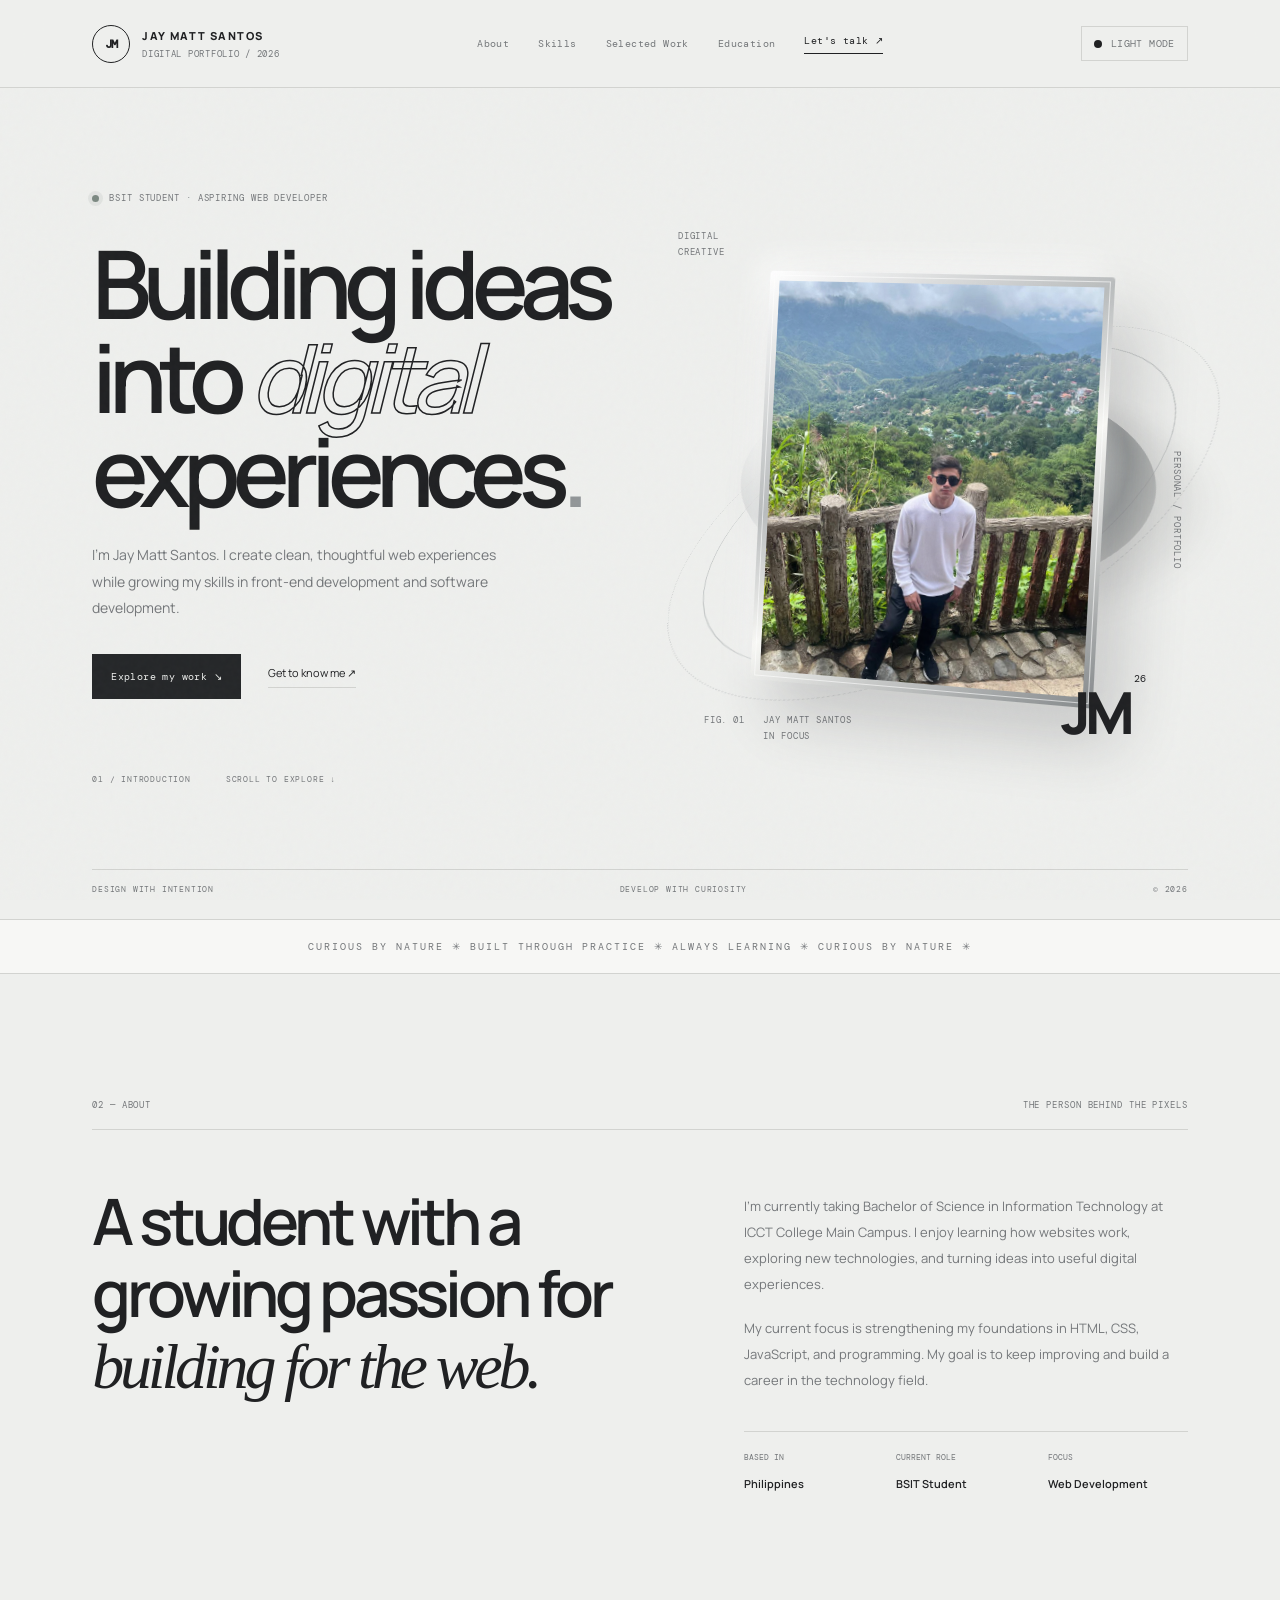
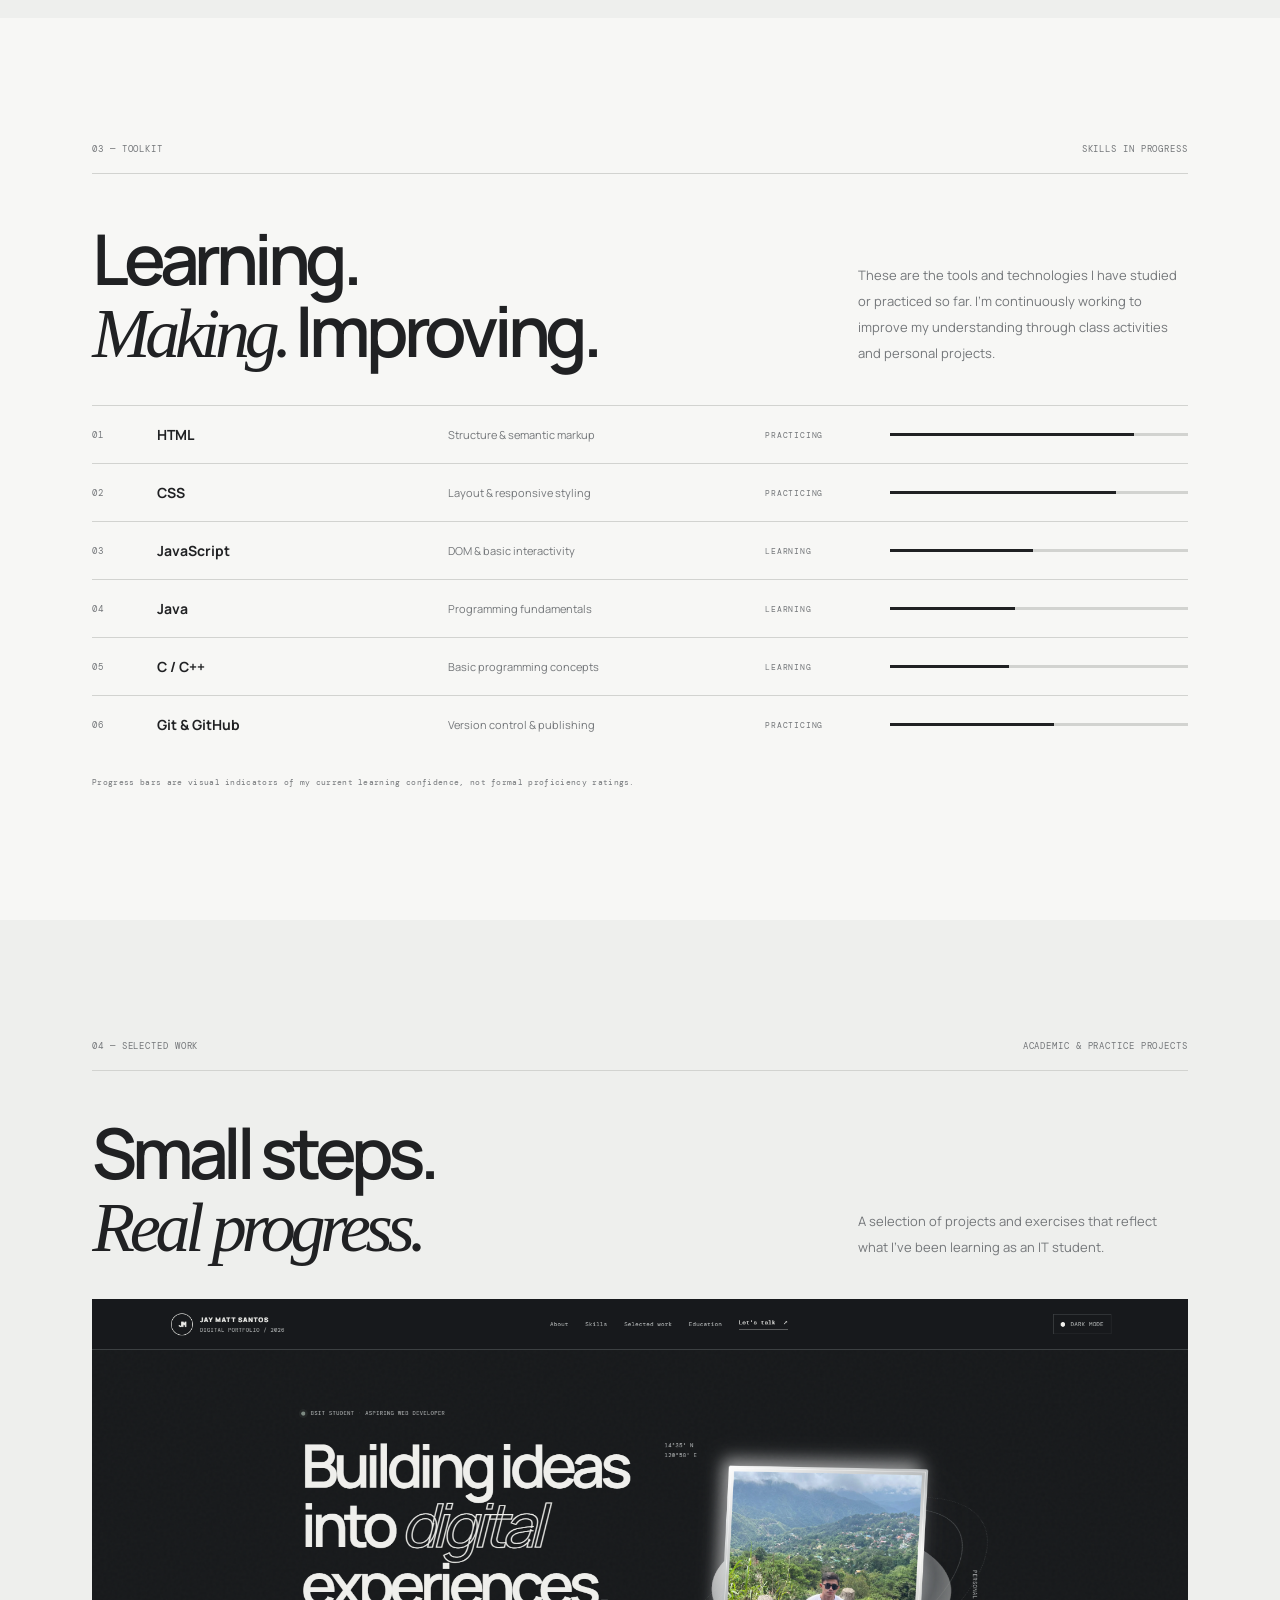
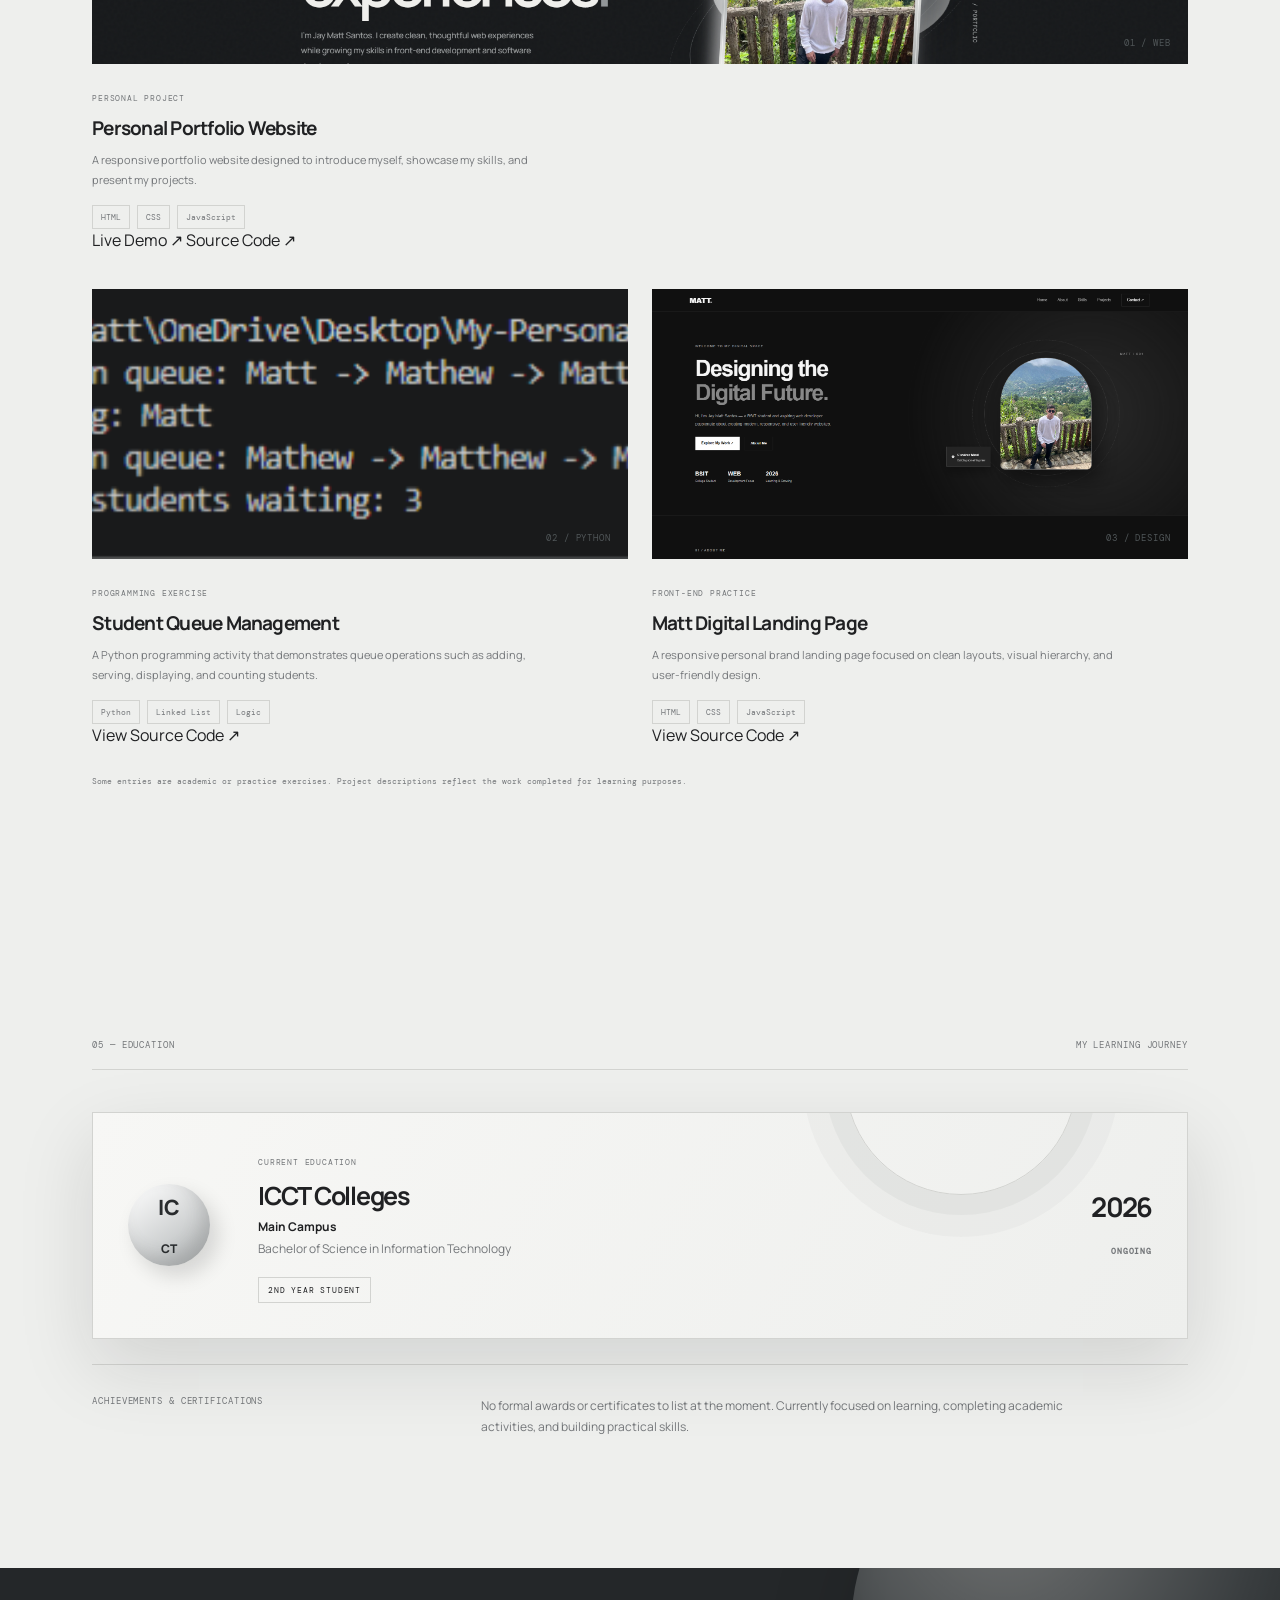
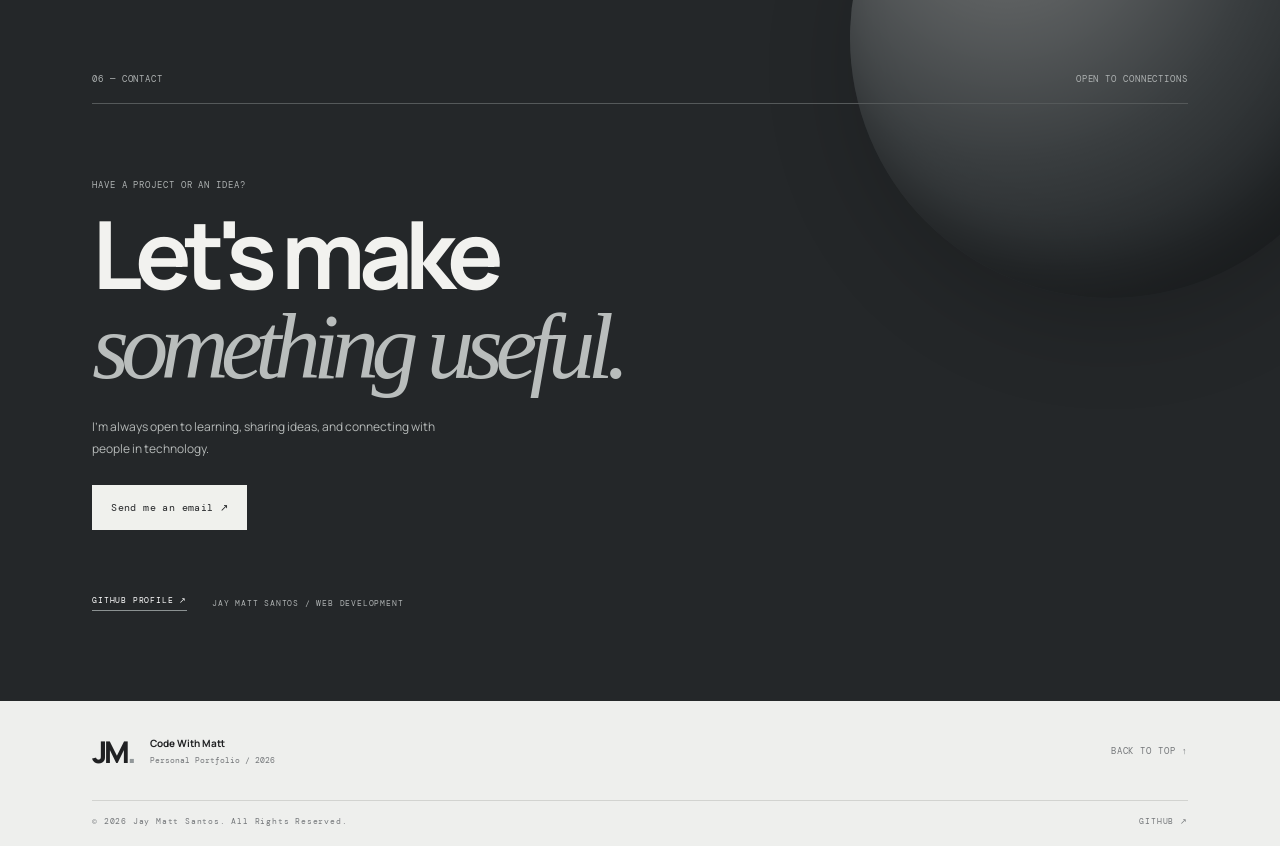
==== commit 73326ff9: "Update index.html" ====
--- a/index.html
+++ b/index.html
@@ -5,16 +5,13 @@
 <head>
     <meta charset="UTF-8">
     <meta name="viewport" content="width=device-width, initial-scale=1.0">
-
     <meta name="description" content="Jay Matt Santos — BSIT student and aspiring web developer.">
-
     <meta name="theme-color" content="#eeeeec">
 
     <title>Jay Matt Santos — Digital Portfolio</title>
 
     <link rel="preconnect" href="https://fonts.googleapis.com">
     <link rel="preconnect" href="https://fonts.gstatic.com" crossorigin>
-
     <link href="https://fonts.googleapis.com/css2?family=DM+Mono:wght@400;500&family=Manrope:wght@400;500;600;700;800&display=swap" rel="stylesheet">
 
     <link rel="stylesheet" href="style.css">
@@ -45,11 +42,9 @@
         <nav class="main-nav" id="mainNav">
             <a href="#about">About</a>
             <a href="#skills">Skills</a>
-            <a href="#work">Selected work</a>
+            <a href="#work">Selected Work</a>
             <a href="#education">Education</a>
-            <a href="#contact" class="nav-contact">
-                Let's talk <span>↗</span>
-            </a>
+            <a href="#contact" class="nav-contact">Let's talk ↗</a>
         </nav>
 
         <button class="theme-toggle" id="themeToggle" type="button">
@@ -62,7 +57,7 @@
 
     <main>
 
-        <!-- HERO SECTION -->
+        <!-- HERO -->
         <section class="hero section-shell" id="home">
 
             <div class="hero-copy">
@@ -85,15 +80,13 @@
                 </p>
 
                 <div class="hero-actions">
-
                     <a class="button button-dark" href="#work">
-                        Explore my work <span>↘</span>
+                        Explore my work ↘
                     </a>
 
                     <a class="text-link" href="#about">
-                        Get to know me <span>↗</span>
+                        Get to know me ↗
                     </a>
-
                 </div>
 
                 <div class="hero-index">
@@ -103,22 +96,19 @@
 
             </div>
 
-
             <div class="hero-art">
 
                 <div class="art-coordinate">
-                    14°35' N<br>
-                    120°58' E
+                    DIGITAL<br>CREATIVE
                 </div>
 
                 <div class="orbit orbit-one"></div>
                 <div class="orbit orbit-two"></div>
-
                 <div class="metal-disc"></div>
 
                 <div class="portrait-frame">
                     <img src="assets/matt-profile.jpg"
-                        alt="Jay Matt Santos standing at a mountain viewpoint">
+                        alt="Jay Matt Santos">
                 </div>
 
                 <div class="vertical-label">
@@ -148,14 +138,10 @@
         <!-- INTRO BAND -->
         <section class="intro-band">
             <p>
-                CURIOUS BY NATURE
-                <b>✳</b>
-                BUILT THROUGH PRACTICE
-                <b>✳</b>
-                ALWAYS LEARNING
-                <b>✳</b>
-                CURIOUS BY NATURE
-                <b>✳</b>
+                CURIOUS BY NATURE ✳
+                BUILT THROUGH PRACTICE ✳
+                ALWAYS LEARNING ✳
+                CURIOUS BY NATURE ✳
             </p>
         </section>
 
@@ -253,9 +239,7 @@
                     <strong>HTML</strong>
                     <span class="skill-desc">Structure & semantic markup</span>
                     <span class="skill-level">PRACTICING</span>
-                    <div class="skill-track">
-                        <i style="--level:82%"></i>
-                    </div>
+                    <div class="skill-track"><i style="--level:82%"></i></div>
                 </div>
 
                 <div class="skill-row">
@@ -263,9 +247,7 @@
                     <strong>CSS</strong>
                     <span class="skill-desc">Layout & responsive styling</span>
                     <span class="skill-level">PRACTICING</span>
-                    <div class="skill-track">
-                        <i style="--level:76%"></i>
-                    </div>
+                    <div class="skill-track"><i style="--level:76%"></i></div>
                 </div>
 
                 <div class="skill-row">
@@ -273,9 +255,7 @@
                     <strong>JavaScript</strong>
                     <span class="skill-desc">DOM & basic interactivity</span>
                     <span class="skill-level">LEARNING</span>
-                    <div class="skill-track">
-                        <i style="--level:48%"></i>
-                    </div>
+                    <div class="skill-track"><i style="--level:48%"></i></div>
                 </div>
 
                 <div class="skill-row">
@@ -283,9 +263,7 @@
                     <strong>Java</strong>
                     <span class="skill-desc">Programming fundamentals</span>
                     <span class="skill-level">LEARNING</span>
-                    <div class="skill-track">
-                        <i style="--level:42%"></i>
-                    </div>
+                    <div class="skill-track"><i style="--level:42%"></i></div>
                 </div>
 
                 <div class="skill-row">
@@ -293,9 +271,7 @@
                     <strong>C / C++</strong>
                     <span class="skill-desc">Basic programming concepts</span>
                     <span class="skill-level">LEARNING</span>
-                    <div class="skill-track">
-                        <i style="--level:40%"></i>
-                    </div>
+                    <div class="skill-track"><i style="--level:40%"></i></div>
                 </div>
 
                 <div class="skill-row">
@@ -303,16 +279,14 @@
                     <strong>Git & GitHub</strong>
                     <span class="skill-desc">Version control & publishing</span>
                     <span class="skill-level">PRACTICING</span>
-                    <div class="skill-track">
-                        <i style="--level:55%"></i>
-                    </div>
+                    <div class="skill-track"><i style="--level:55%"></i></div>
                 </div>
 
             </div>
 
             <p class="small-note">
-                Progress bars are visual indicators of my current learning
-                confidence, not formal proficiency ratings.
+                Progress bars are visual indicators of my current
+                learning confidence, not formal proficiency ratings.
             </p>
 
         </section>
@@ -349,14 +323,10 @@
                     <article class="project-card project-featured">
 
                         <div class="project-visual visual-portfolio">
-
-                            <img
-                                src="assets/project-portfolio.png"
+                            <img src="assets/project-portfolio.png"
                                 alt="Personal Portfolio Website Screenshot"
                                 class="project-image">
-
                             <span class="visual-index">01 / WEB</span>
-
                         </div>
 
                         <div class="project-info">
@@ -367,9 +337,9 @@
                                 <h3>Personal Portfolio Website</h3>
 
                                 <p>
-                                    A responsive portfolio website built
-                                    to introduce me, present my skills,
-                                    and share my academic and practice work.
+                                    A responsive portfolio website designed
+                                    to introduce myself, showcase my skills,
+                                    and present my projects.
                                 </p>
 
                                 <div class="tag-list">
@@ -377,11 +347,19 @@
                                     <span>CSS</span>
                                     <span>JavaScript</span>
                                 </div>
+
+                                <div class="project-buttons">
+                                    <a href="https://1mthematt.github.io/My-Personal-portfolio/"
+                                        target="_blank" rel="noopener noreferrer">
+                                        Live Demo ↗
+                                    </a>
+
+                                    <a href="https://github.com/1mthematt/My-Personal-portfolio"
+                                        target="_blank" rel="noopener noreferrer">
+                                        Source Code ↗
+                                    </a>
+                                </div>
                             </div>
-
-                            <a class="project-link"
-                                href="https://github.com/1mthematt/My-Personal-portfolio"
-                                target="_blank" rel="noopener">↗</a>
 
                         </div>
 
@@ -392,29 +370,24 @@
                     <article class="project-card">
 
                         <div class="project-visual visual-queue">
-
-                            <img
-                                src="assets/project-queue.png"
+                            <img src="assets/project-queue.png"
                                 alt="Student Queue Management System Screenshot"
                                 class="project-image">
-
                             <span class="visual-index">02 / PYTHON</span>
-
                         </div>
 
                         <div class="project-info">
 
                             <div>
-                                <span class="project-type">
-                                    PROGRAMMING EXERCISE
-                                </span>
+                                <span class="project-type">PROGRAMMING EXERCISE</span>
 
                                 <h3>Student Queue Management</h3>
 
                                 <p>
-                                    A Python activity demonstrating queue
-                                    operations such as adding, serving,
-                                    displaying, and counting students.
+                                    A Python programming activity that
+                                    demonstrates queue operations such as
+                                    adding, serving, displaying, and
+                                    counting students.
                                 </p>
 
                                 <div class="tag-list">
@@ -422,11 +395,14 @@
                                     <span>Linked List</span>
                                     <span>Logic</span>
                                 </div>
+
+                                <div class="project-buttons">
+                                    <a href="https://github.com/1mthematt/-Code-With-Matt/blob/main/student_queue.py"
+                                        target="_blank" rel="noopener noreferrer">
+                                        View Source Code ↗
+                                    </a>
+                                </div>
                             </div>
-
-                            <a class="project-link"
-                                href="https://github.com/1mthematt"
-                                target="_blank" rel="noopener">↗</a>
 
                         </div>
 
@@ -437,41 +413,38 @@
                     <article class="project-card">
 
                         <div class="project-visual visual-landing">
-
-                            <img
-                                src="assets/project-landing.png"
-                                alt="Matt Digital Responsive Landing Page Screenshot"
+                            <img src="assets/project-landing.png"
+                                alt="Matt Digital Landing Page Screenshot"
                                 class="project-image">
-
                             <span class="visual-index">03 / DESIGN</span>
-
                         </div>
 
                         <div class="project-info">
 
                             <div>
-                                <span class="project-type">
-                                    FRONT-END PRACTICE
-                                </span>
+                                <span class="project-type">FRONT-END PRACTICE</span>
 
                                 <h3>Matt Digital Landing Page</h3>
 
                                 <p>
-                                    A personal landing page concept focused
-                                    on arranging content, creating a clear
-                                    visual hierarchy, and adapting layouts
-                                    to different screen sizes.
+                                    A responsive personal brand landing page
+                                    focused on clean layouts, visual
+                                    hierarchy, and user-friendly design.
                                 </p>
 
                                 <div class="tag-list">
                                     <span>HTML</span>
                                     <span>CSS</span>
-                                    <span>Responsive</span>
+                                    <span>JavaScript</span>
+                                </div>
+
+                                <div class="project-buttons">
+                                    <a href="https://github.com/1mthematt/-Code-With-Matt/tree/main/MATT%20DIGITAL"
+                                        target="_blank" rel="noopener noreferrer">
+                                        View Source Code ↗
+                                    </a>
                                 </div>
                             </div>
-
-                            <a class="project-link"
-                                href="#work">↗</a>
 
                         </div>
 
@@ -505,13 +478,9 @@
 
                 <div>
                     <span class="project-type">CURRENT EDUCATION</span>
-
                     <h2>ICCT Colleges</h2>
-
                     <p class="edu-campus">Main Campus</p>
-
                     <p>Bachelor of Science in Information Technology</p>
-
                     <span class="edu-status">2ND YEAR STUDENT</span>
                 </div>
 
@@ -565,19 +534,17 @@
 
                 <a class="button button-light"
                     href="mailto:jaymattsantos33@gmail.com">
-                    Send me an email <span>↗</span>
+                    Send me an email ↗
                 </a>
 
                 <div class="contact-social">
 
                     <a href="https://github.com/1mthematt"
-                        target="_blank" rel="noopener">
-                        GITHUB ↗
+                        target="_blank" rel="noopener noreferrer">
+                        GITHUB PROFILE ↗
                     </a>
 
-                    <span>
-                        JAY MATT SANTOS / WEB DEVELOPMENT
-                    </span>
+                    <span>JAY MATT SANTOS / WEB DEVELOPMENT</span>
 
                 </div>
 
@@ -593,24 +560,24 @@
 
         <div class="footer-main">
 
-            <a class="footer-brand" href="#home">
-                JM<span>.</span>
-            </a>
+            <a class="footer-brand" href="#home">JM<span>.</span></a>
 
             <p>
                 Code With Matt<br>
                 <span>Personal Portfolio / 2026</span>
             </p>
 
-            <a class="back-top" href="#home">
-                BACK TO TOP ↑
-            </a>
+            <a class="back-top" href="#home">BACK TO TOP ↑</a>
 
         </div>
 
         <div class="footer-bottom">
             <span>© 2026 Jay Matt Santos. All Rights Reserved.</span>
-            <span>DESIGNED & BUILT WITH CURIOSITY.</span>
+
+            <a href="https://github.com/1mthematt"
+                target="_blank" rel="noopener noreferrer">
+                GITHUB ↗
+            </a>
         </div>
 
     </footer>
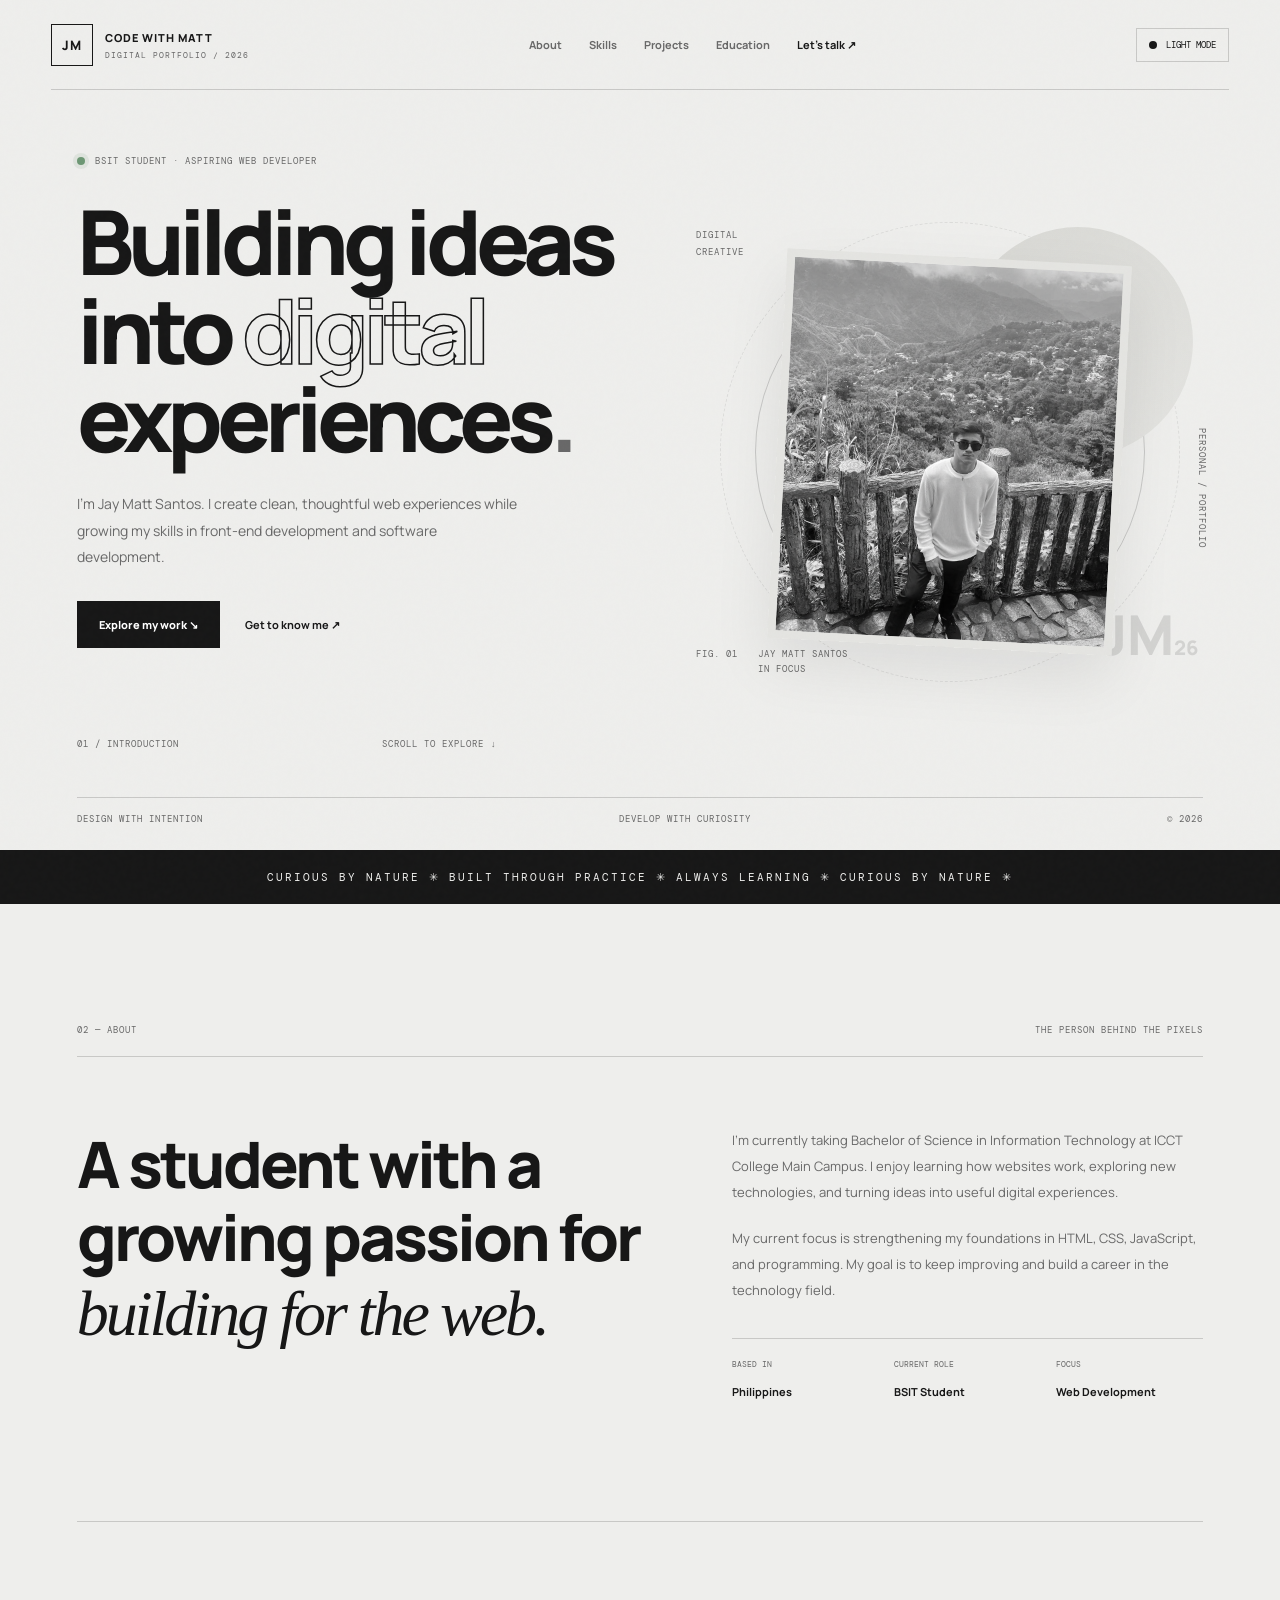
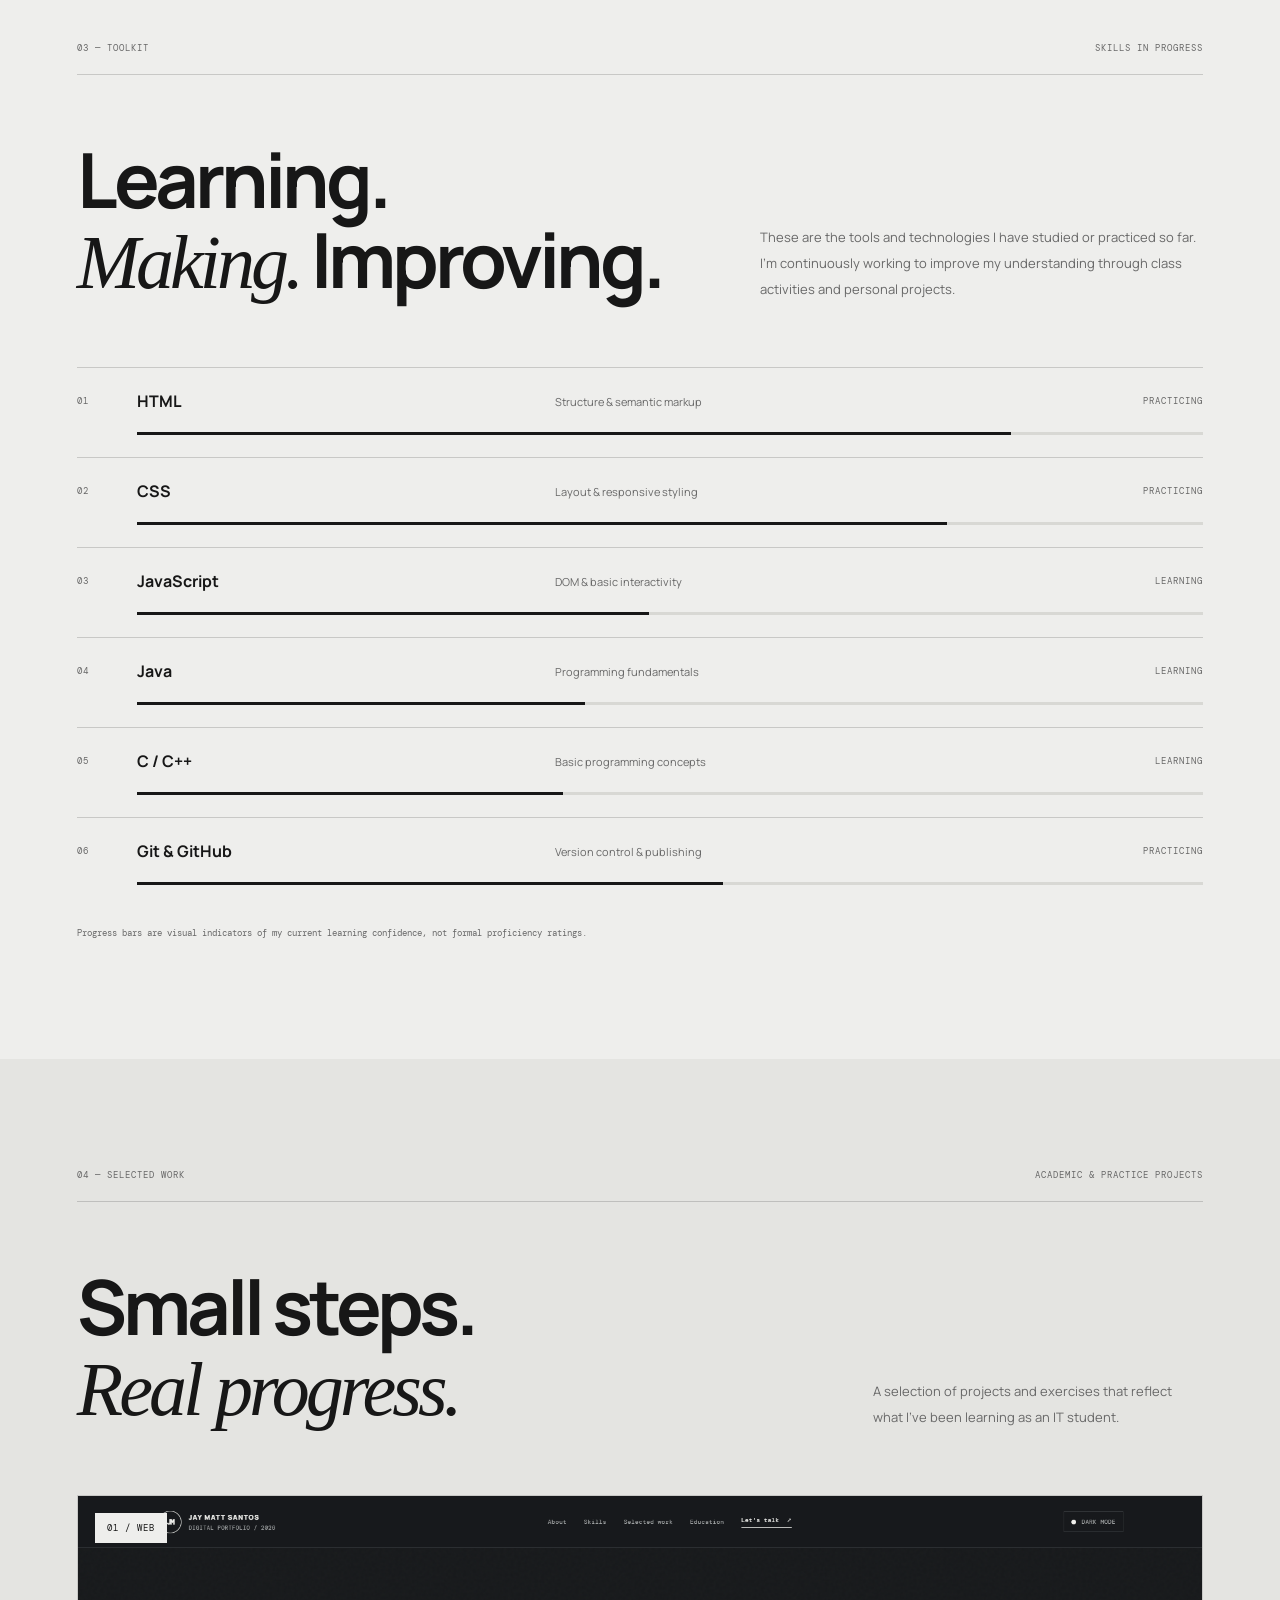
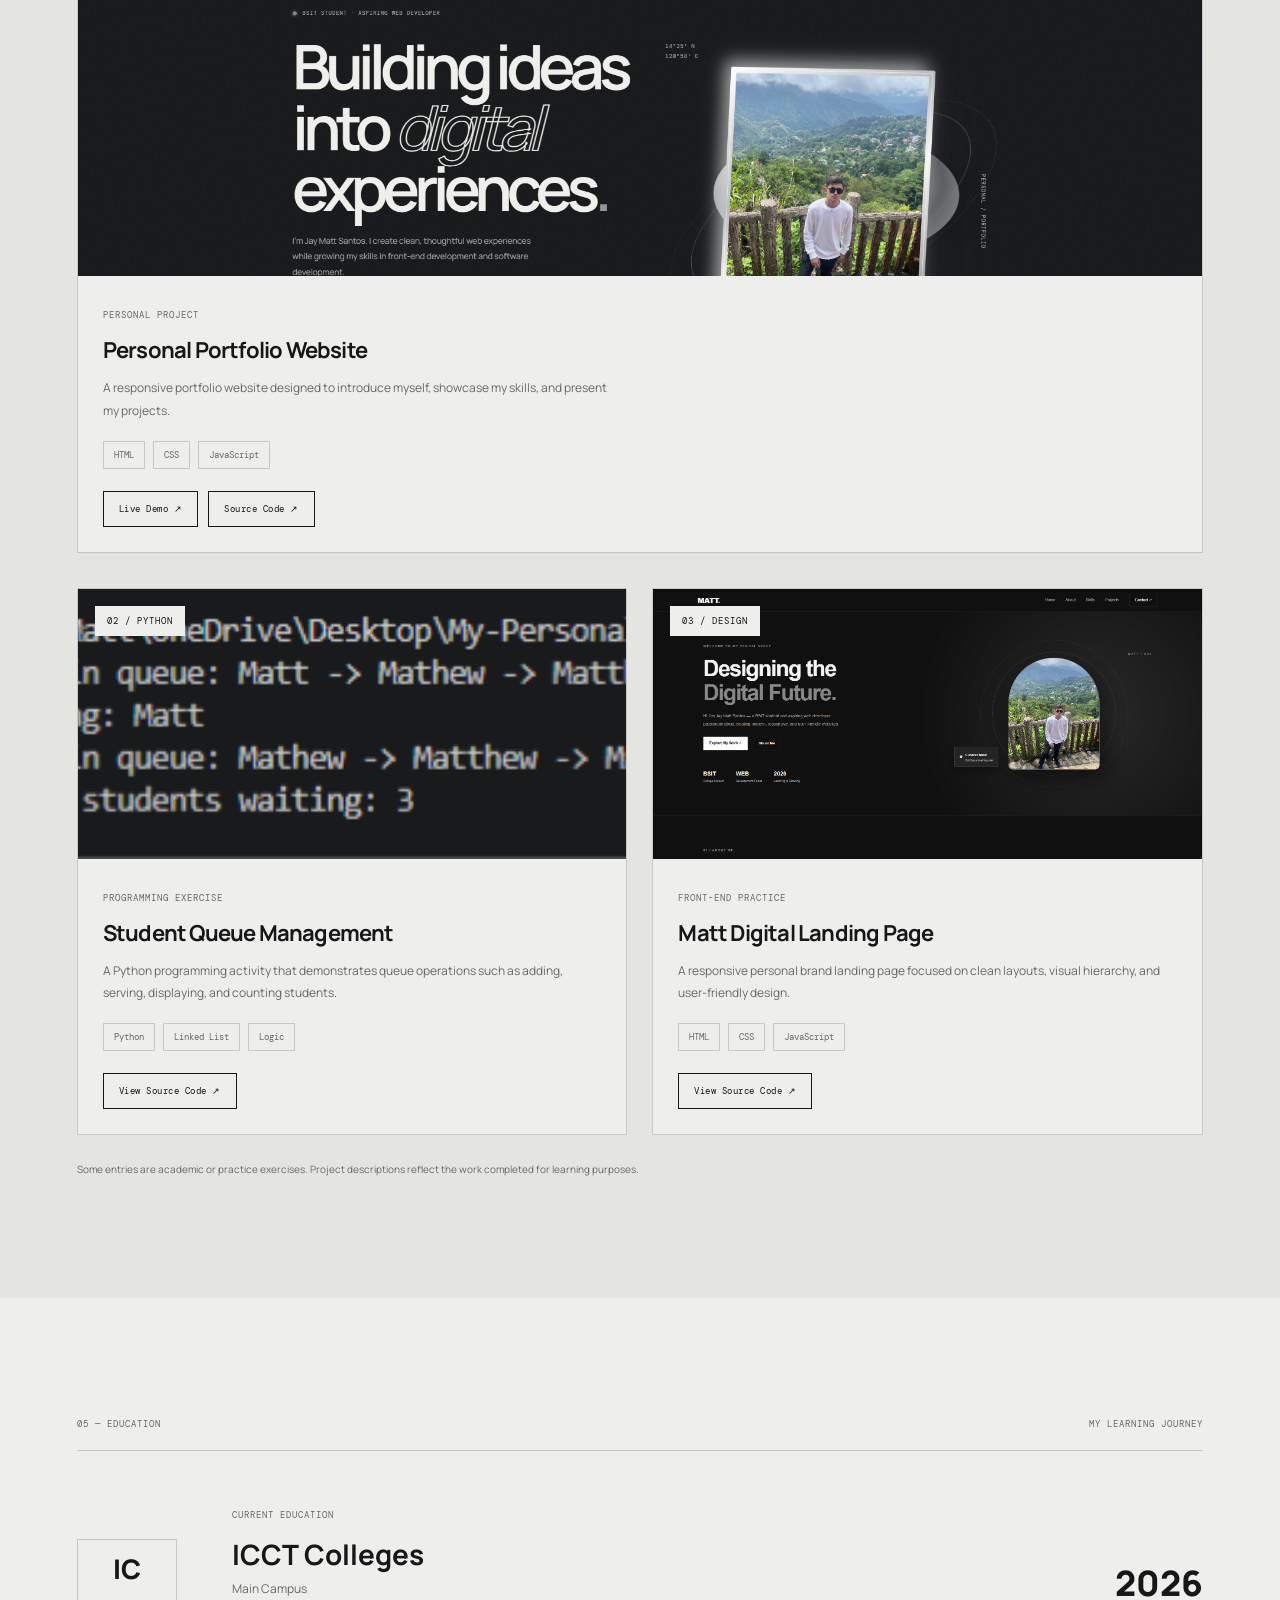
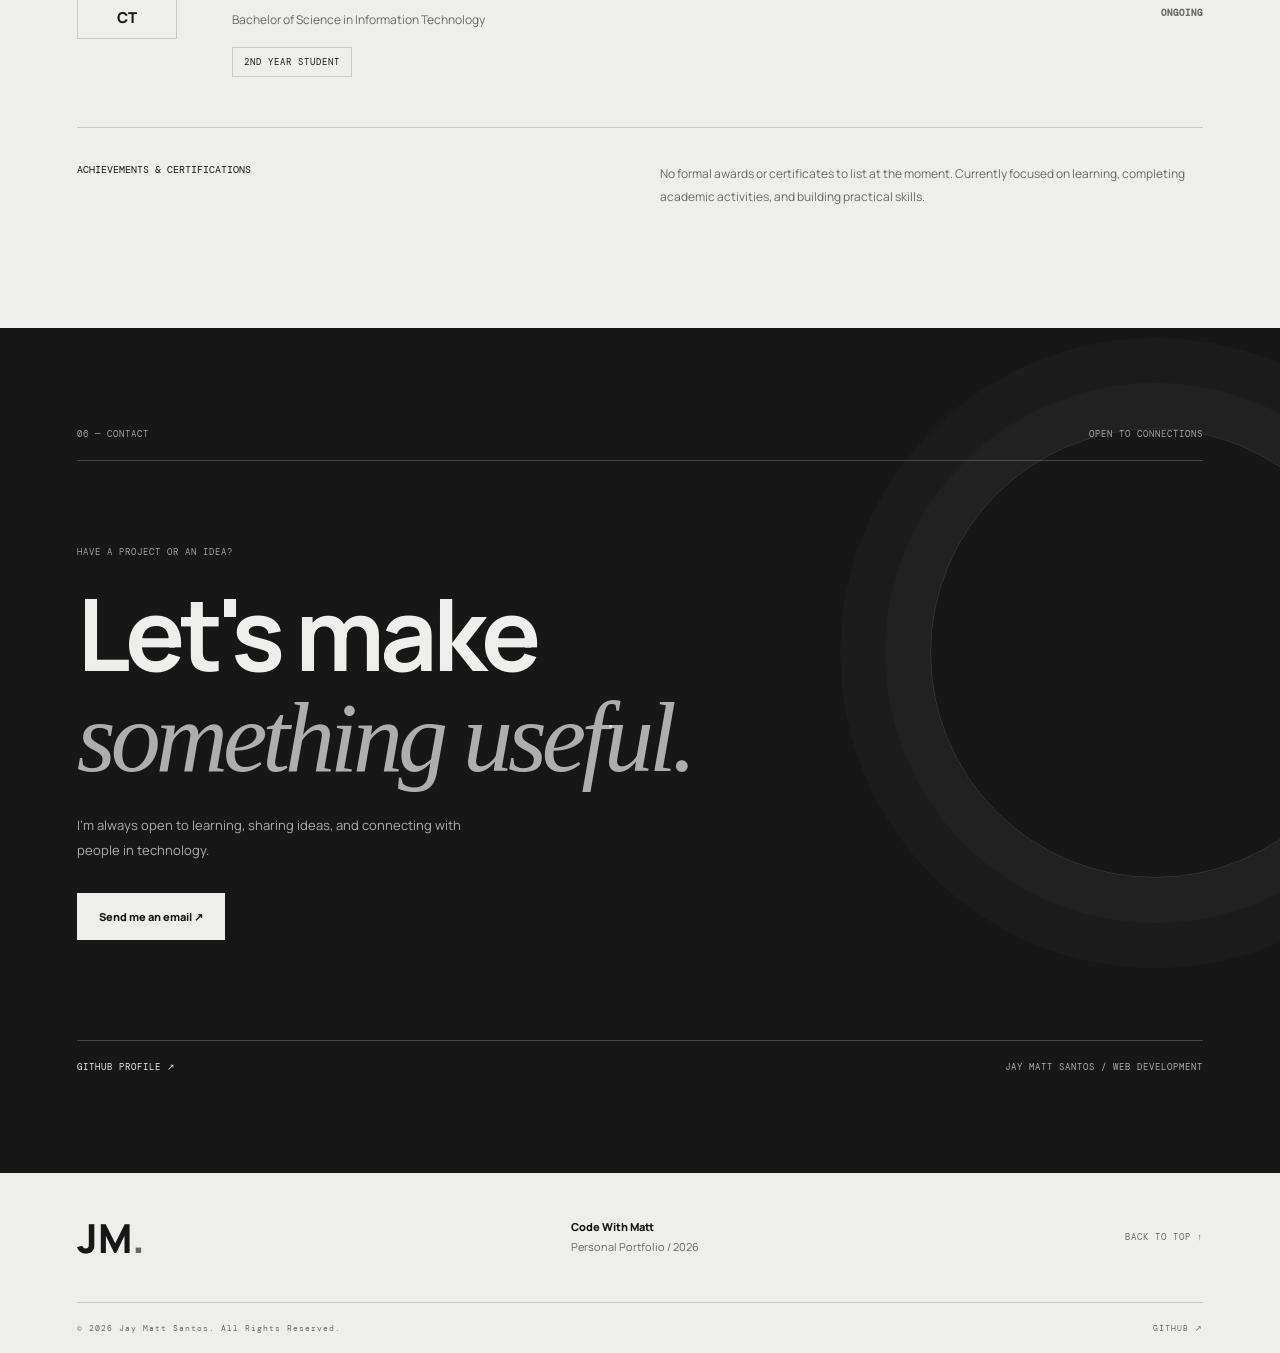
==== commit 6a600562: "Update index.html" ====
--- a/index.html
+++ b/index.html
@@ -8,7 +8,7 @@
     <meta name="description" content="Jay Matt Santos — BSIT student and aspiring web developer.">
     <meta name="theme-color" content="#eeeeec">
 
-    <title>Jay Matt Santos — Digital Portfolio</title>
+    <title>Code With Matt | Jay Matt Santos</title>
 
     <link rel="preconnect" href="https://fonts.googleapis.com">
     <link rel="preconnect" href="https://fonts.gstatic.com" crossorigin>
@@ -28,7 +28,7 @@
         <a class="brand" href="#home">
             <span class="brand-mark">JM</span>
             <span>
-                JAY MATT SANTOS
+                CODE WITH MATT
                 <span class="brand-sub">DIGITAL PORTFOLIO / 2026</span>
             </span>
         </a>
@@ -42,7 +42,7 @@
         <nav class="main-nav" id="mainNav">
             <a href="#about">About</a>
             <a href="#skills">Skills</a>
-            <a href="#work">Selected Work</a>
+            <a href="#work">Projects</a>
             <a href="#education">Education</a>
             <a href="#contact" class="nav-contact">Let's talk ↗</a>
         </nav>
@@ -108,7 +108,7 @@
 
                 <div class="portrait-frame">
                     <img src="assets/matt-profile.jpg"
-                        alt="Jay Matt Santos">
+                        alt="Jay Matt Santos profile photo">
                 </div>
 
                 <div class="vertical-label">
@@ -285,8 +285,8 @@
             </div>
 
             <p class="small-note">
-                Progress bars are visual indicators of my current
-                learning confidence, not formal proficiency ratings.
+                Progress bars are visual indicators of my current learning
+                confidence, not formal proficiency ratings.
             </p>
 
         </section>
--- a/style.css
+++ b/style.css
@@ -1,49 +1,61 @@
 
-/* JAY MATT SANTOS — MONOCHROME SCULPTURE PORTFOLIO */
-
-:root {
-    --bg: #eeefed;
-    --paper: #f7f7f5;
-    --ink: #202123;
-    --muted: #74777a;
-    --line: #d2d3d0;
-    --accent: #aeb1b2;
-    --dark: #252729;
-    --shadow: 0 28px 70px #17191b20;
-
-    --mono: "DM Mono", monospace;
-    --sans: "Manrope", Arial, sans-serif;
+/* =========================================
+   CODE WITH MATT — PERSONAL PORTFOLIO
+========================================= */
+
+/* THEME COLORS */
+
+:root,
+html[data-theme="light"] {
+    color-scheme: light;
+
+    --bg: #eeeeec;
+    --surface: #e4e4e1;
+    --surface-strong: #d8d8d4;
+    --text: #171717;
+    --muted: #686868;
+    --accent: #999994;
+    --line: rgba(0, 0, 0, 0.16);
+    --button-bg: #171717;
+    --button-text: #ffffff;
+    --shadow: rgba(0, 0, 0, 0.08);
 }
 
 html[data-theme="dark"] {
-    --bg: #17191b;
-    --paper: #222527;
-    --ink: #f0f0ed;
-    --muted: #a3a6a7;
-    --line: #3c4042;
-    --accent: #777d80;
-    --dark: #eceeeb;
-    --shadow: 0 28px 70px #0007;
-
     color-scheme: dark;
-}
+
+    --bg: #111111;
+    --surface: #1b1b1b;
+    --surface-strong: #252525;
+    --text: #f1f1ed;
+    --muted: #a2a2a2;
+    --accent: #888888;
+    --line: rgba(255, 255, 255, 0.17);
+    --button-bg: #f1f1ed;
+    --button-text: #111111;
+    --shadow: rgba(0, 0, 0, 0.3);
+}
+
+
+/* RESET */
 
 * {
+    margin: 0;
+    padding: 0;
     box-sizing: border-box;
 }
 
 html {
     scroll-behavior: smooth;
-    scroll-padding-top: 90px;
+    scroll-padding-top: 100px;
 }
 
 body {
-    margin: 0;
     background: var(--bg);
-    color: var(--ink);
-    font-family: var(--sans);
+    color: var(--text);
+    font-family: 'Manrope', sans-serif;
     overflow-x: hidden;
-    transition: background .35s, color .35s;
+    transition: background 0.3s ease, color 0.3s ease;
 }
 
 a {
@@ -51,428 +63,326 @@
     text-decoration: none;
 }
 
-/* GRAIN BACKGROUND */
+button {
+    font: inherit;
+}
+
+img {
+    max-width: 100%;
+}
+
+.section-shell {
+    width: min(1180px, 88%);
+    margin-inline: auto;
+}
 
 .grain {
     position: fixed;
     inset: 0;
-    z-index: 20;
     pointer-events: none;
-    opacity: .12;
-
-    background-image: url("data:image/svg+xml,%3Csvg viewBox='0 0 180 180' xmlns='http://www.w3.org/2000/svg'%3E%3Cfilter id='n'%3E%3CfeTurbulence type='fractalNoise' baseFrequency='.9' numOctaves='3' stitchTiles='stitch'/%3E%3C/filter%3E%3Crect width='100%25' height='100%25' filter='url(%23n)' opacity='.2'/%3E%3C/svg%3E");
+    z-index: 1000;
+    opacity: 0.035;
+    background-image: url("data:image/svg+xml,%3Csvg viewBox='0 0 180 180' xmlns='http://www.w3.org/2000/svg'%3E%3Cfilter id='n'%3E%3CfeTurbulence type='fractalNoise' baseFrequency='.9' numOctaves='3' stitchTiles='stitch'/%3E%3C/filter%3E%3Crect width='100%25' height='100%25' filter='url(%23n)' opacity='.5'/%3E%3C/svg%3E");
 }
 
 
 /* HEADER */
 
 .site-header {
-    height: 88px;
-    padding: 0 7.2%;
-
+    width: min(1280px, 92%);
+    margin: auto;
+    min-height: 90px;
     display: flex;
     align-items: center;
     justify-content: space-between;
-
+    gap: 25px;
     border-bottom: 1px solid var(--line);
-
-    position: sticky;
-    top: 0;
-    z-index: 30;
-
-    background: color-mix(in srgb, var(--bg) 88%, transparent);
-    backdrop-filter: blur(18px);
+    position: relative;
+    z-index: 20;
 }
 
 .brand {
     display: flex;
     align-items: center;
     gap: 12px;
-
     font-size: 11px;
     font-weight: 800;
-    letter-spacing: .13em;
+    letter-spacing: 1px;
 }
 
 .brand-mark {
-    width: 38px;
-    height: 38px;
-
-    border: 1px solid var(--ink);
-    border-radius: 50%;
-
+    width: 42px;
+    height: 42px;
+    border: 1px solid var(--text);
     display: grid;
     place-items: center;
-
-    font-family: var(--mono);
-    font-size: 12px;
-    letter-spacing: -.08em;
+    font-size: 13px;
 }
 
 .brand-sub {
     display: block;
-    font: 9px var(--mono);
-    color: var(--muted);
+    color: var(--muted);
+    font-family: 'DM Mono', monospace;
+    font-size: 8px;
+    font-weight: 400;
     margin-top: 5px;
-    letter-spacing: .08em;
 }
 
 .main-nav {
     display: flex;
     align-items: center;
-    gap: 29px;
-}
-
-.main-nav a,
+    gap: 27px;
+}
+
+.main-nav a {
+    font-size: 11px;
+    font-weight: 700;
+    color: var(--muted);
+    transition: color 0.3s ease;
+}
+
+.main-nav a:hover {
+    color: var(--text);
+}
+
+.main-nav .nav-contact {
+    color: var(--text);
+}
+
 .theme-toggle {
-    font: 10px var(--mono);
-    letter-spacing: .04em;
-    color: var(--muted);
-    transition: color .2s;
-}
-
-.main-nav a:hover,
-.theme-toggle:hover {
-    color: var(--ink);
-}
-
-.main-nav .nav-contact {
-    color: var(--ink);
-    border-bottom: 1px solid var(--ink);
-    padding-bottom: 6px;
-}
-
-.nav-contact span {
-    margin-left: 7px;
-}
-
-.theme-toggle {
+    display: flex;
+    align-items: center;
+    gap: 9px;
+    padding: 10px 12px;
     border: 1px solid var(--line);
     background: transparent;
-    padding: 10px 12px;
-
-    display: flex;
-    align-items: center;
-    gap: 9px;
-
+    color: var(--text);
+    font-family: 'DM Mono', monospace;
+    font-size: 9px;
     cursor: pointer;
 }
 
-.theme-dot {
+.theme-dot,
+.status-dot {
     width: 8px;
     height: 8px;
+    display: inline-block;
     border-radius: 50%;
-    background: var(--ink);
+    background: var(--text);
 }
 
 .menu-toggle {
     display: none;
-}
-
-
-/* GENERAL */
-
-.section-shell {
-    width: min(1180px, 85.6%);
-    margin: auto;
+    background: transparent;
+    border: 0;
+    cursor: pointer;
+}
+
+
+/* HERO */
+
+.hero {
+    min-height: 680px;
+    display: grid;
+    grid-template-columns: 1.1fr 0.9fr;
+    align-items: center;
+    position: relative;
+    padding-top: 65px;
+    padding-bottom: 100px;
+}
+
+.hero-copy {
+    position: relative;
+    z-index: 2;
 }
 
 .eyebrow,
 .section-kicker,
 .hero-index,
 .hero-bottom-line,
+.art-coordinate,
 .art-caption,
-.art-coordinate,
 .vertical-label,
 .project-type,
 .visual-index,
 .skill-no,
 .skill-level,
 .small-note,
-.achievement-line > span,
 .edu-status,
 .edu-year span,
 .contact-overline,
 .contact-social,
 .footer-bottom,
 .back-top {
-    font-family: var(--mono);
-    letter-spacing: .1em;
+    font-family: 'DM Mono', monospace;
+    letter-spacing: 1px;
     font-size: 9px;
 }
 
-
-/* HERO */
-
-.hero {
-    min-height: 690px;
-
-    display: grid;
-    grid-template-columns: 1.05fr .95fr;
-    align-items: center;
-
-    position: relative;
-
-    padding-top: 55px;
-    padding-bottom: 95px;
-}
-
-.hero-copy {
-    position: relative;
-    z-index: 2;
-    padding: 40px 0;
-}
-
 .eyebrow {
-    color: var(--muted);
-
     display: flex;
     align-items: center;
     gap: 10px;
+    color: var(--muted);
+    margin-bottom: 30px;
 }
 
 .status-dot {
-    width: 7px;
-    height: 7px;
-    background: #7c8982;
-    border-radius: 50%;
-    box-shadow: 0 0 0 4px #7c89821c;
+    background: #6d9774;
+    box-shadow: 0 0 0 4px rgba(109, 151, 116, 0.12);
 }
 
 .hero h1 {
-    font-size: clamp(58px, 7.4vw, 104px);
-    line-height: .99;
-    letter-spacing: -.085em;
-    font-weight: 600;
-
-    margin: 32px 0 25px;
+    font-size: clamp(52px, 7vw, 95px);
+    line-height: 0.99;
+    letter-spacing: -6px;
+    font-weight: 800;
 }
 
 .outline-word {
     color: transparent;
-    -webkit-text-stroke: 1.5px var(--ink);
-    font-style: italic;
-    font-weight: 500;
+    -webkit-text-stroke: 1.5px var(--text);
 }
 
 .period {
-    color: #929698;
+    color: var(--muted);
 }
 
 .hero-intro {
+    max-width: 440px;
+    color: var(--muted);
     font-size: 14px;
     line-height: 1.9;
-    color: var(--muted);
-    max-width: 420px;
+    margin-top: 28px;
 }
 
 .hero-actions {
     display: flex;
     align-items: center;
-    gap: 27px;
-    margin-top: 32px;
+    gap: 25px;
+    margin-top: 30px;
 }
 
 .button {
     display: inline-flex;
     align-items: center;
-    gap: 28px;
-
-    padding: 16px 19px;
-
-    font: 10px var(--mono);
-    letter-spacing: .04em;
-
-    transition: transform .25s, box-shadow .25s;
+    justify-content: center;
+    padding: 16px 22px;
+    font-size: 11px;
+    font-weight: 800;
+    transition: 0.3s ease;
 }
 
 .button:hover {
-    transform: translateY(-4px);
-    box-shadow: 0 12px 25px #0002;
+    transform: translateY(-3px);
 }
 
 .button-dark {
-    background: var(--dark);
-    color: var(--bg);
-}
-
-.button span {
-    font-size: 16px;
+    background: var(--button-bg);
+    color: var(--button-text);
 }
 
 .text-link {
     font-size: 11px;
-    border-bottom: 1px solid var(--line);
-    padding-bottom: 7px;
-}
-
-.text-link span {
-    margin-left: 7px;
+    font-weight: 700;
 }
 
 .hero-index {
     display: flex;
-    gap: 35px;
-    color: var(--muted);
-    margin-top: 75px;
-    font-size: 8px;
-}
-
-
-/* 3D PORTRAIT AREA */
+    justify-content: space-between;
+    max-width: 420px;
+    color: var(--muted);
+    margin-top: 90px;
+}
 
 .hero-art {
-    height: 535px;
+    min-height: 490px;
     position: relative;
-
     display: grid;
     place-items: center;
-
-    perspective: 1100px;
 }
 
 .portrait-frame {
+    width: 68%;
+    height: 390px;
+    overflow: hidden;
     position: relative;
-    z-index: 3;
-
-    width: min(67%, 350px);
-    height: 420px;
-
-    padding: 10px;
-
-    background: linear-gradient(
-        145deg,
-        #fff,
-        #b9bcbd 38%,
-        #f8f8f5 58%,
-        #85898b
-    );
-
-    box-shadow:
-        25px 35px 60px #292d3030,
-        -12px -12px 30px #fff9;
-
-    border-radius: 3px;
-
-    transform: rotateY(-10deg) rotateZ(3deg);
-
-    transition: transform .6s;
-}
-
-.hero-art:hover .portrait-frame {
-    transform: rotateY(0) rotateZ(0) translateY(-6px);
-}
-
-.portrait-frame:before {
-    content: "";
-    position: absolute;
-    inset: 4px;
-    border: 1px solid #fff9;
-    pointer-events: none;
+    z-index: 2;
+    border: 8px solid var(--surface);
+    box-shadow: 0 25px 60px var(--shadow);
+    transform: rotate(3deg);
 }
 
 .portrait-frame img {
     width: 100%;
     height: 100%;
     object-fit: cover;
-    object-position: center 42%;
-    filter: none;
-    display: block;
-}
+    object-position: center;
+    filter: grayscale(100%);
+}
+
+.orbit {
+    position: absolute;
+    width: 390px;
+    height: 390px;
+    border: 1px solid var(--line);
+    border-radius: 50%;
+}
+
+.orbit-two {
+    width: 460px;
+    height: 460px;
+    border-style: dashed;
+    opacity: 0.5;
+}
+
 .metal-disc {
     position: absolute;
-
-    width: 410px;
-    height: 410px;
+    width: 230px;
+    height: 230px;
+    background: linear-gradient(145deg, var(--surface-strong), var(--surface));
     border-radius: 50%;
-
-    background: radial-gradient(
-        circle at 30% 25%,
-        #fff 0,
-        #d8d9d7 18%,
-        #9fa3a4 38%,
-        #e9eae7 52%,
-        #85898b 72%,
-        #dfe0dd 83%,
-        #777c7e 100%
-    );
-
-    box-shadow:
-        inset -18px -20px 35px #5555,
-        inset 12px 12px 30px #fff9,
-        18px 28px 45px #0002;
-
-    transform: translate(20px, -15px)
-        rotateX(58deg) rotateZ(-24deg);
-
-    opacity: .72;
-}
-
-.orbit {
-    position: absolute;
-    border: 1px solid #92979980;
-    border-radius: 50%;
-    transform: rotate(-28deg) rotateX(64deg);
-}
-
-.orbit-one {
-    width: 510px;
-    height: 510px;
-}
-
-.orbit-two {
-    width: 590px;
-    height: 590px;
-    border-style: dashed;
-    opacity: .6;
+    right: 2%;
+    top: 4%;
 }
 
 .art-coordinate {
     position: absolute;
-    top: 12px;
-    left: 2%;
+    top: 20px;
+    left: 0;
     line-height: 1.8;
     color: var(--muted);
 }
 
 .vertical-label {
     position: absolute;
-    right: 1%;
-    top: 44%;
+    right: -5px;
+    top: 45%;
     writing-mode: vertical-rl;
     color: var(--muted);
 }
 
 .art-caption {
     position: absolute;
-    bottom: 7px;
-    left: 7%;
-
-    display: flex;
-    gap: 18px;
-
+    bottom: 20px;
+    left: 0;
+    display: flex;
+    gap: 20px;
     line-height: 1.7;
     color: var(--muted);
 }
 
 .floating-number {
     position: absolute;
-    right: 8%;
-    bottom: 0;
-
-    font-size: 58px;
-    letter-spacing: -.1em;
+    bottom: 25px;
+    right: 5px;
+    font-size: 55px;
     font-weight: 800;
-
-    color: var(--ink);
-    z-index: 4;
+    opacity: 0.12;
 }
 
 .floating-number span {
-    font: 10px var(--mono);
-    vertical-align: top;
-    letter-spacing: 0;
-    margin-left: 5px;
+    font-size: 20px;
 }
 
 .hero-bottom-line {
@@ -480,1286 +390,231 @@
     bottom: 25px;
     left: 0;
     right: 0;
-
     display: flex;
     justify-content: space-between;
-
-    color: var(--muted);
-    font-size: 8px;
-
     border-top: 1px solid var(--line);
-    padding-top: 14px;
+    padding-top: 15px;
+    color: var(--muted);
 }
 
 
 /* INTRO BAND */
 
 .intro-band {
+    background: var(--text);
+    color: var(--bg);
+    padding: 20px 0;
     overflow: hidden;
-    border-block: 1px solid var(--line);
-    background: var(--paper);
-    padding: 20px 0;
     white-space: nowrap;
 }
 
 .intro-band p {
-    margin: 0;
     text-align: center;
-
-    font: 10px var(--mono);
-    letter-spacing: .2em;
-
-    color: var(--muted);
+    font-family: 'DM Mono', monospace;
+    font-size: 11px;
+    letter-spacing: 2px;
 }
 
 .intro-band b {
-    padding: 0 30px;
-    color: var(--ink);
-}
-
-
-/* SECTION HEADINGS */
+    margin: 0 18px;
+}
+
+
+/* GENERAL SECTIONS */
 
 .content-section {
-    padding-top: 125px;
-    padding-bottom: 125px;
+    padding-top: 120px;
+    padding-bottom: 120px;
 }
 
 .section-kicker {
     display: flex;
     justify-content: space-between;
-
-    color: var(--muted);
-
-    padding-bottom: 18px;
+    gap: 15px;
+    color: var(--muted);
+    padding-bottom: 20px;
     border-bottom: 1px solid var(--line);
 }
-
-
-/* ABOUT */
 
 .about-layout {
     display: grid;
-    grid-template-columns: 1.1fr .9fr;
-    gap: 10%;
-
-    padding-top: 55px;
+    grid-template-columns: 1.1fr 0.9fr;
+    gap: 80px;
+    padding-top: 70px;
 }
 
 .big-statement {
-    font-size: clamp(37px, 5vw, 64px);
-    line-height: 1.12;
-    letter-spacing: -.065em;
-    margin: 0;
-    font-weight: 600;
+    font-size: clamp(36px, 5vw, 65px);
+    font-weight: 800;
+    line-height: 1.15;
+    letter-spacing: -3px;
 }
 
 .big-statement em,
-.skills-heading h2 em,
-.work-heading h2 em,
+.skills-heading em,
+.work-heading em,
 .contact-inner h2 em {
     font-family: Georgia, serif;
     font-weight: 400;
 }
 
-.about-text {
-    padding-top: 8px;
-}
-
-.about-text p,
-.skills-heading > p,
-.work-heading > p {
+.about-text p {
+    color: var(--muted);
     font-size: 13px;
     line-height: 2;
-    color: var(--muted);
-    margin: 0 0 18px;
+    margin-bottom: 20px;
 }
 
 .about-facts {
     display: grid;
     grid-template-columns: repeat(3, 1fr);
-    gap: 12px;
-
-    margin-top: 38px;
+    gap: 15px;
+    border-top: 1px solid var(--line);
+    margin-top: 35px;
     padding-top: 20px;
-
-    border-top: 1px solid var(--line);
 }
 
 .about-facts span {
     display: block;
-    font: 8px var(--mono);
-    color: var(--muted);
-    margin-bottom: 9px;
+    color: var(--muted);
+    font-family: 'DM Mono', monospace;
+    font-size: 8px;
+    margin-bottom: 10px;
 }
 
 .about-facts strong {
     font-size: 11px;
-    font-weight: 600;
 }
 
 
 /* SKILLS */
 
 .skills-section {
-    background: var(--paper);
-    width: 100%;
-
-    padding-inline: max(7.2%, calc((100% - 1180px) / 2));
-}
-
-.skills-heading,
-.work-heading {
-    display: flex;
+    border-top: 1px solid var(--line);
+}
+
+.skills-heading {
+    display: grid;
+    grid-template-columns: 1fr 0.7fr;
+    gap: 50px;
     align-items: end;
-    justify-content: space-between;
-    gap: 40px;
-
-    padding: 48px 0 35px;
+    padding: 65px 0;
 }
 
 .skills-heading h2,
 .work-heading h2 {
-    font-size: clamp(42px, 5.5vw, 70px);
-    letter-spacing: -.075em;
-    line-height: 1.03;
-    margin: 0;
-    font-weight: 600;
-}
-
-.skills-heading > p,
-.work-heading > p {
-    max-width: 330px;
-    margin-bottom: 4px;
+    font-size: clamp(45px, 6vw, 76px);
+    line-height: 1.05;
+    letter-spacing: -4px;
+}
+
+.skills-heading p,
+.work-heading p {
+    color: var(--muted);
+    font-size: 13px;
+    line-height: 2;
 }
 
 .skill-row {
     display: grid;
-    grid-template-columns: 45px 1fr 1.1fr 105px 1.1fr;
+    grid-template-columns: 45px 1fr 1.3fr 110px;
     align-items: center;
-    gap: 20px;
-
-    padding: 19px 0;
+    gap: 15px;
+    padding: 22px 0;
     border-top: 1px solid var(--line);
+    position: relative;
 }
 
 .skill-no,
+.skill-desc,
 .skill-level {
     color: var(--muted);
 }
 
 .skill-row strong {
-    font-size: 14px;
+    font-size: 16px;
 }
 
 .skill-desc {
     font-size: 11px;
-    color: var(--muted);
 }
 
 .skill-level {
-    font-size: 8px;
+    text-align: right;
 }
 
 .skill-track {
+    grid-column: 2 / -1;
     height: 3px;
-    background: var(--line);
-    overflow: hidden;
+    background: var(--surface-strong);
+    margin-top: 5px;
 }
 
 .skill-track i {
     display: block;
     width: var(--level);
     height: 100%;
-    background: var(--ink);
-    transform-origin: left;
-
-    animation: grow 1.2s ease both;
-}
-
-@keyframes grow {
-    from {
-        transform: scaleX(0);
-    }
-
-    to {
-        transform: scaleX(1);
-    }
+    background: var(--text);
 }
 
 .small-note {
     color: var(--muted);
-    font-size: 8px;
-    margin-top: 24px;
-    letter-spacing: .04em;
+    margin-top: 20px;
+    letter-spacing: 0;
 }
 
 
 /* PROJECTS */
 
 .work-section {
-    background: var(--bg);
-    padding: 120px 0;
+    background: var(--surface);
+    padding: 110px 0 120px;
 }
 
 .work-heading {
-    padding-top: 45px;
+    display: flex;
+    justify-content: space-between;
+    align-items: end;
+    gap: 40px;
+    padding: 65px 0;
+}
+
+.work-heading p {
+    max-width: 330px;
 }
 
 .project-grid {
     display: grid;
-    grid-template-columns: 1fr 1fr;
-    gap: 38px 24px;
+    grid-template-columns: repeat(2, minmax(0, 1fr));
+    gap: 35px 25px;
 }
 
 .project-card {
     min-width: 0;
+    background: var(--bg);
+    border: 1px solid var(--line);
+    overflow: hidden;
+    transition: transform 0.3s ease, box-shadow 0.3s ease;
+}
+
+.project-card:hover {
+    transform: translateY(-5px);
+    box-shadow: 0 15px 35px var(--shadow);
 }
 
 .project-featured {
-    grid-column: 1 / -1;
-}
-
-.project-visual {
-    height: 270px;
-    position: relative;
-    overflow: hidden;
-
-    background: #d7d9d8;
-    display: grid;
-    place-items: center;
-
-    color: #242729;
-}
-
-.project-featured .project-visual {
-    height: 365px;
-}
-
-.visual-index {
-    position: absolute;
-    right: 17px;
-    bottom: 15px;
-    color: #505658;
-}
-
-
-/* PORTFOLIO PREVIEW */
-
-.mock-browser {
-    width: 66%;
-    height: 76%;
-
-    background: #f4f4f1;
-
-    box-shadow: 18px 22px 40px #0002;
-
-    transform: perspective(800px)
-        rotateY(-8deg) rotateX(3deg);
-}
-
-.browser-top {
-    height: 30px;
-    border-bottom: 1px solid #d3d5d3;
-
-    display: flex;
-    align-items: center;
-    gap: 5px;
-
-    padding: 0 12px;
-}
-
-.browser-top i {
-    width: 6px;
-    height: 6px;
-    border-radius: 50%;
-    background: #9a9e9e;
-}
-
-.browser-top span {
-    font: 8px var(--mono);
-    margin-left: 15px;
-    color: #85898a;
-}
-
-.browser-content {
-    padding: 35px 9%;
-}
-
-.browser-content small {
-    font: 8px var(--mono);
-    color: #85898a;
-}
-
-.browser-content b {
-    display: block;
-
-    font-size: clamp(26px, 4vw, 48px);
-    line-height: .95;
-    letter-spacing: -.08em;
-
-    margin-top: 20px;
-}
-
-.browser-content b span {
-    color: #969b9c;
-}
-
-.mock-lines {
-    width: 58%;
-    height: 3px;
-
-    background: #c5c8c7;
-
-    margin-top: 23px;
-
-    box-shadow:
-        0 10px #d9dbd9,
-        0 20px #d9dbd9;
-}
-
-
-/* QUEUE PREVIEW */
-
-.visual-queue {
-    background: linear-gradient(
-        135deg,
-        #c4c8c8,
-        #eef0ed 48%,
-        #aeb3b4
-    );
-}
-
-.queue-window {
-    width: 65%;
-    background: #f7f8f5;
-
-    padding: 18px;
-
-    box-shadow: 15px 20px 35px #0002;
-    transform: rotate(3deg);
-}
-
-.queue-window > span {
-    font: 9px var(--mono);
-    letter-spacing: .13em;
-}
-
-.queue-item {
-    display: flex;
-    align-items: center;
-    gap: 13px;
-
-    padding: 12px 8px;
-
-    border-bottom: 1px solid #ddd;
-    color: #303436;
-
-    font: 10px var(--mono);
-}
-
-.queue-item b {
-    font: 600 11px var(--sans);
-}
-
-.queue-item small {
-    margin-left: auto;
-    color: #777;
-}
-
-.queue-item.active {
-    background: #e4e7e5;
-}
-
-.queue-footer {
-    display: flex;
-    justify-content: space-between;
-
-    padding-top: 13px;
-
-    font: 8px var(--mono);
-    color: #777;
-}
-
-.queue-footer b {
-    color: #303436;
-}
-
-
-/* LANDING PAGE PREVIEW */
-
-.visual-landing {
-    background: radial-gradient(
-        circle at 70% 20%,
-        #f8f8f5,
-        #b7bbbc 75%
-    );
-}
-
-.landing-window {
-    width: 65%;
-    height: 80%;
-
-    background: #f5f5f2;
-    padding: 17px 22px;
-
-    box-shadow: 15px 20px 35px #0002;
-
-    position: relative;
-    overflow: hidden;
-
-    transform: rotate(-3deg);
-}
-
-.landing-nav {
-    font: 8px var(--mono);
-
-    display: flex;
-    justify-content: space-between;
-
-    border-bottom: 1px solid #d1d3d1;
-    padding-bottom: 10px;
-}
-
-.landing-title {
-    position: relative;
-    z-index: 2;
-
-    font-size: clamp(28px, 4vw, 45px);
-    font-weight: 800;
-    letter-spacing: -.08em;
-    line-height: .85;
-
-    margin-top: 25px;
-}
-
-.landing-title em {
-    font-family: Georgia, serif;
-    font-weight: 400;
-}
-
-.landing-shape {
-    position: absolute;
-
-    width: 135px;
-    height: 135px;
-
-    border-radius: 45% 55% 60% 40%;
-
-    right: 10%;
-    bottom: 15%;
-
-    background: linear-gradient(145deg, #fff, #858b8d);
-
-    box-shadow:
-        inset -15px -15px 25px #4444,
-        10px 15px 25px #0002;
-
-    transform: rotate(35deg);
-}
-
-.landing-bottom {
-    position: absolute;
-    bottom: 13px;
-    left: 22px;
-
-    font: 7px var(--mono);
-    color: #777;
-}
-
-
-/* PROJECT DETAILS */
-
-.project-info {
-    display: flex;
-    justify-content: space-between;
-    gap: 15px;
-    padding-top: 20px;
-}
-
-.project-type {
-    color: var(--muted);
-    font-size: 8px;
-}
-
-.project-info h3 {
-    font-size: 19px;
-    letter-spacing: -.04em;
-    margin: 9px 0;
-}
-
-.project-info p {
-    font-size: 11px;
-    line-height: 1.8;
-    color: var(--muted);
-    max-width: 470px;
-    margin: 0;
-}
-
-.tag-list {
-    display: flex;
-    gap: 7px;
-    margin-top: 15px;
-    flex-wrap: wrap;
-}
-
-.tag-list span {
-    font: 8px var(--mono);
-    padding: 6px 8px;
-
-    border: 1px solid var(--line);
-    color: var(--muted);
-}
-
-.project-link {
-    width: 38px;
-    height: 38px;
-
-    border: 1px solid var(--line);
-    border-radius: 50%;
-
-    display: grid;
-    place-items: center;
-
-    flex-shrink: 0;
-
-    transition: .2s;
-}
-
-.project-link:hover {
-    background: var(--dark);
-    color: var(--bg);
-    transform: rotate(45deg);
-}
-
-.project-disclaimer {
-    font: 8px var(--mono);
-    color: var(--muted);
-    margin-top: 30px;
-}
-
-
-/* EDUCATION */
-
-.education-section {
-    padding-bottom: 130px;
-}
-
-.education-card {
-    margin-top: 42px;
-    padding: 35px;
-
-    background: linear-gradient(
-        120deg,
-        var(--paper),
-        var(--bg)
-    );
-
-    border: 1px solid var(--line);
-
-    display: grid;
-    grid-template-columns: 100px 1fr auto;
-    align-items: center;
-    gap: 30px;
-
-    box-shadow: var(--shadow);
-
-    position: relative;
-    overflow: hidden;
-}
-
-.education-card:after {
-    content: "";
-
-    position: absolute;
-
-    width: 230px;
-    height: 230px;
-
-    border: 1px solid var(--line);
-    border-radius: 50%;
-
-    right: 10%;
-    top: -150px;
-
-    box-shadow:
-        0 0 0 20px color-mix(in srgb, var(--line) 35%, transparent),
-        0 0 0 42px color-mix(in srgb, var(--line) 20%, transparent);
-}
-
-.edu-symbol {
-    width: 82px;
-    height: 82px;
-
-    border-radius: 50%;
-
-    display: grid;
-    place-items: center;
-
-    background: linear-gradient(145deg, #fff, #aeb2b3);
-    color: #282b2d;
-
-    font-size: 21px;
-    font-weight: 800;
-
-    box-shadow:
-        inset -8px -9px 16px #5553,
-        8px 10px 20px #0002;
-}
-
-.edu-symbol span {
-    font-size: 12px;
-}
-
-.education-card h2 {
-    font-size: 25px;
-    letter-spacing: -.05em;
-    margin: 8px 0 3px;
-}
-
-.education-card p {
-    font-size: 12px;
-    color: var(--muted);
-    margin: 5px 0;
-}
-
-.edu-campus {
-    font-weight: 700;
-    color: var(--ink) !important;
-}
-
-.edu-status {
-    display: inline-block;
-    margin-top: 15px;
-    padding: 7px 9px;
-
-    border: 1px solid var(--line);
-    font-size: 8px;
-}
-
-.edu-year {
-    position: relative;
-    z-index: 1;
-
-    font-size: 27px;
-    font-weight: 700;
-    text-align: right;
-    letter-spacing: -.06em;
-}
-
-.edu-year span {
-    font-size: 8px;
-    color: var(--muted);
-    letter-spacing: .1em;
-}
-
-.achievement-line {
-    display: grid;
-    grid-template-columns: 1fr 2fr;
-    gap: 35px;
-
-    padding-top: 30px;
-    margin-top: 25px;
-
-    border-top: 1px solid var(--line);
-}
-
-.achievement-line > span {
-    color: var(--muted);
-}
-
-.achievement-line p {
-    font-size: 12px;
-    line-height: 1.8;
-    color: var(--muted);
-    margin: 0;
-    max-width: 600px;
-}
-
-
-/* CONTACT */
-
-.contact-section {
-    position: relative;
-    overflow: hidden;
-
-    background: #242729;
-    color: #f2f2ef;
-
-    padding: 105px 0 90px;
-}
-
-.contact-inner {
-    position: relative;
-    z-index: 2;
-}
-
-.contact-section .section-kicker {
-    border-color: #55595a;
-    color: #aeb2b2;
-}
-
-.contact-orb {
-    position: absolute;
-
-    width: 520px;
-    height: 520px;
-
-    border-radius: 50%;
-
-    right: -90px;
-    top: -190px;
-
-    background: radial-gradient(
-        circle at 30% 25%,
-        #f8f8f4,
-        #aeb2b2 25%,
-        #606668 48%,
-        #303537 68%,
-        #181b1d 80%
-    );
-
-    box-shadow:
-        inset -25px -35px 50px #0008,
-        0 30px 90px #0007;
-
-    opacity: .35;
-}
-
-.contact-overline {
-    margin-top: 75px;
-    color: #aeb2b2;
-}
-
-.contact-inner h2 {
-    font-size: clamp(52px, 8vw, 94px);
-    line-height: .95;
-    letter-spacing: -.08em;
-    margin: 18px 0;
-}
-
-.contact-inner h2 em {
-    color: #b9bdbc;
-}
-
-.contact-copy {
-    font-size: 12px;
-    color: #b5b9b8;
-    line-height: 1.8;
-    max-width: 380px;
-    margin: 25px 0;
-}
-
-.button-light {
-    background: #f0f1ed;
-    color: #252729;
-}
-
-.contact-social {
-    display: flex;
-    gap: 25px;
-    align-items: center;
-
-    margin-top: 65px;
-
-    color: #aeb2b2;
-    font-size: 8px;
-}
-
-.contact-social a {
-    color: #fff;
-    border-bottom: 1px solid #8c9292;
-    padding-bottom: 5px;
-}
-
-
-/* FOOTER */
-
-.site-footer {
-    padding: 30px 7.2% 20px;
-    background: var(--bg);
-}
-
-.footer-main {
-    display: flex;
-    align-items: center;
-    gap: 16px;
-    padding-bottom: 28px;
-}
-
-.footer-brand {
-    font-size: 30px;
-    font-weight: 800;
-    letter-spacing: -.1em;
-}
-
-.footer-brand span {
-    color: #92989a;
-}
-
-.footer-main p {
-    font-size: 10px;
-    font-weight: 700;
-    line-height: 1.6;
-    margin: 0;
-}
-
-.footer-main p span {
-    font: 8px var(--mono);
-    color: var(--muted);
-}
-
-.back-top {
-    margin-left: auto;
-    color: var(--muted);
-}
-
-.footer-bottom {
-    border-top: 1px solid var(--line);
-    padding-top: 15px;
-
-    display: flex;
-    justify-content: space-between;
-
-    color: var(--muted);
-    font-size: 8px;
-}
-
-
-/* TABLET */
-
-@media (max-width: 900px) {
-
-    .site-header {
-        padding: 0 5%;
-    }
-
-    .main-nav {
-        gap: 15px;
-    }
-
-    .main-nav a {
-        font-size: 9px;
-    }
-
-    .hero {
-        width: 90%;
-        grid-template-columns: 1fr .8fr;
-        min-height: 620px;
-    }
-
-    .hero h1 {
-        font-size: clamp(55px, 8vw, 78px);
-    }
-
-    .hero-art {
-        height: 450px;
-    }
-
-    .portrait-frame {
-        height: 350px;
-        width: 72%;
-    }
-
-    .metal-disc {
-        width: 330px;
-        height: 330px;
-    }
-
-    .orbit-one {
-        width: 420px;
-        height: 420px;
-    }
-
-    .orbit-two {
-        width: 480px;
-        height: 480px;
-    }
-
-    .section-shell {
-        width: 90%;
-    }
-
-    .skills-section {
-        padding-inline: 5%;
-    }
-
-    .skill-row {
-        grid-template-columns: 30px 1fr 1fr 90px;
-    }
-
-    .skill-track {
-        grid-column: 2 / -1;
-        grid-row: 2;
-    }
-
-    .skill-desc {
-        grid-column: 3;
-    }
-
-    .skill-level {
-        grid-column: 4;
-        grid-row: 1;
-    }
-
-    .work-section {
-        padding: 90px 0;
-    }
-
-}
-
-
-/* MOBILE */
-
-@media (max-width: 650px) {
-
-    .site-header {
-        height: 72px;
-    }
-
-    .brand {
-        font-size: 9px;
-    }
-
-    .brand-mark {
-        width: 33px;
-        height: 33px;
-    }
-
-    .theme-toggle {
-        margin-left: auto;
-        margin-right: 13px;
-        padding: 8px;
-        font-size: 8px;
-    }
-
-    .menu-toggle {
-        display: flex;
-
-        width: 35px;
-        height: 35px;
-
-        border: 1px solid var(--line);
-        background: transparent;
-
-        flex-direction: column;
-        justify-content: center;
-        align-items: center;
-        gap: 5px;
-
-        order: 3;
-    }
-
-    .menu-toggle span {
-        height: 1px;
-        width: 15px;
-        background: var(--ink);
-    }
-
-    .main-nav {
-        display: none;
-
-        position: absolute;
-        top: 71px;
-        left: 0;
-        right: 0;
-
-        padding: 22px 6%;
-
-        background: var(--bg);
-        border-bottom: 1px solid var(--line);
-
-        flex-direction: column;
-        align-items: flex-start;
-        gap: 22px;
-    }
-
-    .main-nav.open {
-        display: flex;
-    }
-
-    .hero {
-        display: flex;
-        flex-direction: column;
-        align-items: stretch;
-
-        padding-top: 55px;
-        padding-bottom: 75px;
-
-        min-height: 0;
-    }
-
-    .hero-copy {
-        padding: 0;
-    }
-
-    .hero h1 {
-        font-size: clamp(55px, 15vw, 83px);
-        margin: 25px 0 20px;
-    }
-
-    .hero-intro {
-        font-size: 12px;
-        max-width: 360px;
-    }
-
-    .hero-index {
-        margin-top: 38px;
-        gap: 18px;
-        font-size: 7px;
-    }
-
-    .hero-art {
-        height: 420px;
-        margin-top: 35px;
-    }
-
-    .portrait-frame {
-        height: 340px;
-        width: 66%;
-        max-width: 280px;
-    }
-
-    .metal-disc {
-        width: 300px;
-        height: 300px;
-    }
-
-    .orbit-one {
-        width: 380px;
-        height: 380px;
-    }
-
-    .orbit-two {
-        width: 430px;
-        height: 430px;
-    }
-
-    .art-coordinate {
-        left: 0;
-        top: 0;
-    }
-
-    .vertical-label {
-        right: 0;
-    }
-
-    .floating-number {
-        right: 3%;
-        font-size: 45px;
-    }
-
-    .hero-bottom-line {
-        font-size: 6px;
-        bottom: 20px;
-    }
-
-    .content-section {
-        padding-top: 80px;
-        padding-bottom: 80px;
-    }
-
-    .section-kicker {
-        font-size: 7px;
-        gap: 12px;
-    }
-
-    .about-layout {
-        grid-template-columns: 1fr;
-        gap: 25px;
-        padding-top: 35px;
-    }
-
-    .big-statement {
-        font-size: 45px;
-    }
-
-    .about-text p {
-        font-size: 12px;
-    }
-
-    .about-facts {
-        gap: 8px;
-    }
-
-    .about-facts strong {
-        font-size: 9px;
-    }
-
-    .skills-heading,
-    .work-heading {
-        display: block;
-        padding: 35px 0 25px;
-    }
-
-    .skills-heading h2,
-    .work-heading h2 {
-        font-size: 52px;
-        margin-bottom: 20px;
-    }
-
-    .skills-heading > p,
-    .work-heading > p {
-        font-size: 12px;
-    }
-
-    .skill-row {
-        grid-template-columns: 25px 1fr auto;
-        gap: 12px;
-        padding: 16px 0;
-    }
-
-    .skill-row strong {
-        font-size: 12px;
-    }
-
-    .skill-desc {
-        grid-column: 2;
-        grid-row: 2;
-        font-size: 9px;
-    }
-
-    .skill-level {
-        grid-column: 3;
-        grid-row: 1;
-        font-size: 7px;
-    }
-
-    .skill-track {
-        grid-column: 2 / 4;
-        grid-row: 3;
-    }
-
-    .work-section {
-        padding: 80px 0;
-    }
-
-    .project-grid {
-        grid-template-columns: 1fr;
-        gap: 30px;
-    }
-
-    .project-featured {
-        grid-column: auto;
-    }
-
-    .project-featured .project-visual,
-    .project-visual {
-        height: 245px;
-    }
-
-    .mock-browser {
-        width: 80%;
-    }
-
-    .browser-content {
-        padding: 28px 8%;
-    }
-
-    .browser-content b {
-        font-size: 38px;
-    }
-
-    .queue-window,
-    .landing-window {
-        width: 78%;
-    }
-
-    .project-info h3 {
-        font-size: 17px;
-    }
-
-    .education-card {
-        grid-template-columns: 60px 1fr;
-        gap: 18px;
-        padding: 22px;
-    }
-
-    .edu-symbol {
-        width: 58px;
-        height: 58px;
-        font-size: 16px;
-    }
-
-    .education-card h2 {
-        font-size: 20px;
-    }
-
-    .education-card p {
-        font-size: 10px;
-    }
-
-    .edu-year {
-        grid-column: 2;
-        text-align: left;
-        font-size: 18px;
-    }
-
-    .education-card:after {
-        right: -100px;
-    }
-
-    .achievement-line {
-        grid-template-columns: 1fr;
-        gap: 12px;
-    }
-
-    .achievement-line p {
-        font-size: 11px;
-    }
-
-    .contact-section {
-        padding: 80px 0 65px;
-    }
-
-    .contact-overline {
-        margin-top: 55px;
-    }
-
-    .contact-inner h2 {
-        font-size: 58px;
-    }
-
-    .contact-social {
-        flex-direction: column;
-        align-items: flex-start;
-        gap: 15px;
-        margin-top: 50px;
-    }
-
-    .footer-bottom {
-        font-size: 6px;
-        gap: 12px;
-    }
-
-    .site-footer {
-        padding-inline: 5%;
-    }
-
-}
-
-
-/* REDUCED MOTION */
-
-@media (prefers-reduced-motion: reduce) {
-
-    *,
-    *::before,
-    *::after {
-        scroll-behavior: auto !important;
-        animation-duration: .01ms !important;
-        transition-duration: .01ms !important;
-    }
-
-}
-
-/* =====================================
-   ACTUAL PROJECT SCREENSHOTS
-===================================== */
+    grid-column: span 2;
+}
 
 .project-visual {
     position: relative;
     overflow: hidden;
+    height: 270px;
+    background: var(--surface-strong);
+}
+
+.project-featured .project-visual {
+    height: 380px;
 }
 
 .project-image {
@@ -1768,9 +623,680 @@
     height: 100%;
     object-fit: cover;
     object-position: top center;
-    transition: transform 0.4s ease;
+    transition: transform 0.5s ease;
 }
 
 .project-card:hover .project-image {
     transform: scale(1.03);
 }
+
+.visual-index {
+    position: absolute;
+    top: 17px;
+    left: 17px;
+    padding: 9px 12px;
+    background: var(--bg);
+    color: var(--text);
+}
+
+.project-info {
+    padding: 25px;
+}
+
+.project-type {
+    color: var(--muted);
+}
+
+.project-info h3 {
+    font-size: 22px;
+    letter-spacing: -0.8px;
+    margin: 12px 0;
+}
+
+.project-info p {
+    max-width: 520px;
+    color: var(--muted);
+    font-size: 12px;
+    line-height: 1.9;
+}
+
+.tag-list {
+    display: flex;
+    flex-wrap: wrap;
+    gap: 8px;
+    margin-top: 18px;
+}
+
+.tag-list span {
+    padding: 7px 10px;
+    border: 1px solid var(--line);
+    color: var(--muted);
+    font-family: 'DM Mono', monospace;
+    font-size: 9px;
+}
+
+.project-buttons {
+    display: flex;
+    flex-wrap: wrap;
+    gap: 10px;
+    margin-top: 22px;
+}
+
+.project-buttons a {
+    display: inline-flex;
+    align-items: center;
+    justify-content: center;
+    padding: 11px 15px;
+    border: 1px solid var(--text);
+    color: var(--text);
+    font-family: 'DM Mono', monospace;
+    font-size: 9px;
+    letter-spacing: 0.5px;
+    transition: 0.3s ease;
+}
+
+.project-buttons a:hover {
+    background: var(--text);
+    color: var(--bg);
+    transform: translateY(-3px);
+}
+
+.project-disclaimer {
+    margin-top: 25px;
+    color: var(--muted);
+    font-size: 10px;
+    line-height: 1.8;
+}
+
+
+/* EDUCATION */
+
+.education-card {
+    display: grid;
+    grid-template-columns: 120px 1fr auto;
+    align-items: center;
+    gap: 35px;
+    padding: 50px 0;
+    border-bottom: 1px solid var(--line);
+}
+
+.edu-symbol {
+    width: 100px;
+    height: 100px;
+    display: grid;
+    place-items: center;
+    border: 1px solid var(--line);
+    font-size: 27px;
+    font-weight: 800;
+}
+
+.edu-symbol span {
+    font-size: 15px;
+}
+
+.education-card h2 {
+    font-size: 28px;
+    margin: 12px 0 5px;
+}
+
+.education-card p {
+    color: var(--muted);
+    font-size: 12px;
+    line-height: 1.9;
+}
+
+.edu-campus {
+    margin-bottom: 8px;
+}
+
+.edu-status {
+    display: inline-block;
+    margin-top: 15px;
+    padding: 8px 11px;
+    border: 1px solid var(--line);
+}
+
+.edu-year {
+    font-size: 35px;
+    font-weight: 800;
+    text-align: right;
+}
+
+.edu-year span {
+    display: block;
+    color: var(--muted);
+    font-size: 9px;
+}
+
+.achievement-line {
+    display: grid;
+    grid-template-columns: 1fr 1fr;
+    gap: 40px;
+    padding-top: 35px;
+}
+
+.achievement-line span {
+    font-family: 'DM Mono', monospace;
+    font-size: 10px;
+}
+
+.achievement-line p {
+    color: var(--muted);
+    font-size: 12px;
+    line-height: 1.9;
+}
+
+
+/* CONTACT */
+
+.contact-section {
+    background: var(--text);
+    color: var(--bg);
+    position: relative;
+    overflow: hidden;
+    padding: 100px 0;
+}
+
+.contact-inner {
+    position: relative;
+    z-index: 2;
+}
+
+.contact-section .section-kicker {
+    border-color: rgba(255,255,255,0.2);
+    color: rgba(255,255,255,0.6);
+}
+
+.contact-orb {
+    position: absolute;
+    width: 450px;
+    height: 450px;
+    border: 1px solid rgba(255,255,255,0.12);
+    border-radius: 50%;
+    right: -100px;
+    top: 100px;
+    box-shadow:
+        0 0 0 45px rgba(255,255,255,0.025),
+        0 0 0 90px rgba(255,255,255,0.02);
+}
+
+.contact-overline {
+    color: rgba(255,255,255,0.6);
+    margin-top: 85px;
+}
+
+.contact-inner h2 {
+    font-size: clamp(50px, 8vw, 100px);
+    line-height: 1;
+    letter-spacing: -5px;
+    margin: 25px 0;
+}
+
+.contact-inner h2 em {
+    color: rgba(255,255,255,0.65);
+}
+
+.contact-copy {
+    color: rgba(255,255,255,0.65);
+    font-size: 13px;
+    line-height: 1.9;
+    max-width: 390px;
+    margin-bottom: 30px;
+}
+
+.button-light {
+    background: var(--bg);
+    color: var(--text);
+}
+
+.contact-social {
+    display: flex;
+    justify-content: space-between;
+    gap: 20px;
+    border-top: 1px solid rgba(255,255,255,0.2);
+    margin-top: 100px;
+    padding-top: 20px;
+    color: rgba(255,255,255,0.65);
+}
+
+.contact-social a {
+    color: var(--bg);
+}
+
+
+/* FOOTER */
+
+.site-footer {
+    width: min(1180px, 88%);
+    margin: auto;
+}
+
+.footer-main {
+    min-height: 130px;
+    display: flex;
+    justify-content: space-between;
+    align-items: center;
+    gap: 20px;
+    border-bottom: 1px solid var(--line);
+}
+
+.footer-brand {
+    font-size: 40px;
+    font-weight: 800;
+}
+
+.footer-brand span {
+    color: var(--muted);
+}
+
+.footer-main p {
+    font-size: 11px;
+    font-weight: 800;
+    line-height: 1.8;
+}
+
+.footer-main p span {
+    color: var(--muted);
+    font-weight: 400;
+}
+
+.back-top {
+    color: var(--muted);
+}
+
+.footer-bottom {
+    display: flex;
+    justify-content: space-between;
+    gap: 20px;
+    padding: 20px 0;
+    color: var(--muted);
+    font-size: 8px;
+}
+
+.footer-bottom a:hover {
+    color: var(--text);
+}
+
+
+/* RESPONSIVE TABLET */
+
+@media (max-width: 900px) {
+
+    .main-nav {
+        gap: 14px;
+    }
+
+    .main-nav a {
+        font-size: 10px;
+    }
+
+    .hero {
+        grid-template-columns: 1fr 0.8fr;
+    }
+
+    .hero h1 {
+        font-size: 65px;
+        letter-spacing: -4px;
+    }
+
+    .portrait-frame {
+        height: 320px;
+    }
+
+    .orbit {
+        width: 300px;
+        height: 300px;
+    }
+
+    .orbit-two {
+        width: 350px;
+        height: 350px;
+    }
+
+    .about-layout {
+        gap: 40px;
+    }
+
+    .project-visual {
+        height: 220px;
+    }
+
+    .project-featured .project-visual {
+        height: 300px;
+    }
+
+}
+
+
+/* RESPONSIVE MOBILE */
+
+@media (max-width: 680px) {
+
+    .section-shell {
+        width: 88%;
+    }
+
+    .site-header {
+        min-height: 75px;
+        width: 88%;
+    }
+
+    .brand {
+        font-size: 9px;
+    }
+
+    .brand-mark {
+        width: 36px;
+        height: 36px;
+    }
+
+    .theme-toggle {
+        margin-left: auto;
+        padding: 9px;
+        font-size: 8px;
+    }
+
+    .menu-toggle {
+        width: 35px;
+        height: 35px;
+        display: flex;
+        flex-direction: column;
+        justify-content: center;
+        gap: 6px;
+        order: 3;
+    }
+
+    .menu-toggle span {
+        display: block;
+        width: 23px;
+        height: 2px;
+        background: var(--text);
+    }
+
+    .main-nav {
+        position: absolute;
+        top: 74px;
+        left: 0;
+        right: 0;
+        display: none;
+        flex-direction: column;
+        align-items: stretch;
+        gap: 0;
+        background: var(--bg);
+        border: 1px solid var(--line);
+        box-shadow: 0 15px 25px var(--shadow);
+    }
+
+    .main-nav.open {
+        display: flex;
+    }
+
+    .main-nav a {
+        padding: 16px 20px;
+        border-bottom: 1px solid var(--line);
+        font-size: 12px;
+    }
+
+    .hero {
+        display: flex;
+        flex-direction: column;
+        align-items: stretch;
+        padding-top: 70px;
+        padding-bottom: 100px;
+    }
+
+    .hero h1 {
+        font-size: clamp(48px, 13vw, 70px);
+        letter-spacing: -3px;
+    }
+
+    .hero-intro {
+        font-size: 12px;
+    }
+
+    .hero-actions {
+        flex-wrap: wrap;
+        gap: 18px;
+    }
+
+    .hero-index {
+        margin-top: 50px;
+        font-size: 8px;
+    }
+
+    .hero-art {
+        min-height: 410px;
+        margin-top: 35px;
+    }
+
+    .portrait-frame {
+        width: 65%;
+        height: 320px;
+    }
+
+    .orbit {
+        width: 290px;
+        height: 290px;
+    }
+
+    .orbit-two {
+        width: 340px;
+        height: 340px;
+    }
+
+    .hero-bottom-line {
+        font-size: 7px;
+    }
+
+    .hero-bottom-line span:nth-child(2) {
+        display: none;
+    }
+
+    .intro-band p {
+        font-size: 9px;
+    }
+
+    .content-section {
+        padding-top: 80px;
+        padding-bottom: 80px;
+    }
+
+    .section-kicker {
+        font-size: 8px;
+    }
+
+    .about-layout {
+        grid-template-columns: 1fr;
+        gap: 30px;
+        padding-top: 45px;
+    }
+
+    .big-statement {
+        font-size: 43px;
+        letter-spacing: -2px;
+    }
+
+    .about-text p {
+        font-size: 12px;
+    }
+
+    .about-facts {
+        grid-template-columns: 1fr 1fr;
+    }
+
+    .skills-heading {
+        grid-template-columns: 1fr;
+        gap: 25px;
+        padding: 45px 0;
+    }
+
+    .skills-heading h2,
+    .work-heading h2 {
+        font-size: 52px;
+        letter-spacing: -3px;
+    }
+
+    .skill-row {
+        grid-template-columns: 25px 1fr auto;
+        gap: 10px;
+    }
+
+    .skill-row strong {
+        font-size: 13px;
+    }
+
+    .skill-desc {
+        display: none;
+    }
+
+    .skill-level {
+        font-size: 8px;
+    }
+
+    .skill-track {
+        grid-column: 2 / -1;
+    }
+
+    .work-section {
+        padding: 80px 0;
+    }
+
+    .work-heading {
+        display: block;
+        padding: 45px 0;
+    }
+
+    .work-heading p {
+        margin-top: 20px;
+    }
+
+    .project-grid {
+        grid-template-columns: 1fr;
+        gap: 25px;
+    }
+
+    .project-featured {
+        grid-column: auto;
+    }
+
+    .project-visual,
+    .project-featured .project-visual {
+        height: 240px;
+    }
+
+    .project-info {
+        padding: 20px;
+    }
+
+    .project-info h3 {
+        font-size: 20px;
+    }
+
+    .project-buttons a {
+        font-size: 8px;
+        padding: 10px 12px;
+    }
+
+    .education-card {
+        grid-template-columns: 70px 1fr;
+        gap: 20px;
+        padding: 35px 0;
+    }
+
+    .edu-symbol {
+        width: 65px;
+        height: 65px;
+        font-size: 20px;
+    }
+
+    .education-card h2 {
+        font-size: 22px;
+    }
+
+    .education-card p {
+        font-size: 10px;
+    }
+
+    .edu-year {
+        grid-column: 2;
+        text-align: left;
+        font-size: 25px;
+    }
+
+    .achievement-line {
+        grid-template-columns: 1fr;
+        gap: 15px;
+    }
+
+    .contact-section {
+        padding: 80px 0;
+    }
+
+    .contact-inner h2 {
+        font-size: 55px;
+        letter-spacing: -3px;
+    }
+
+    .contact-overline {
+        margin-top: 60px;
+    }
+
+    .contact-social {
+        flex-direction: column;
+        margin-top: 70px;
+    }
+
+    .footer-main {
+        min-height: 110px;
+    }
+
+    .footer-brand {
+        font-size: 30px;
+    }
+
+    .footer-main p {
+        font-size: 9px;
+    }
+
+    .back-top {
+        font-size: 8px;
+    }
+
+    .footer-bottom {
+        flex-direction: column;
+        font-size: 8px;
+        line-height: 1.7;
+    }
+
+}
+
+
+/* SMALL MOBILE */
+
+@media (max-width: 380px) {
+
+    .brand {
+        font-size: 8px;
+    }
+
+    .brand-sub {
+        font-size: 7px;
+    }
+
+    .theme-toggle {
+        font-size: 7px;
+    }
+
+    .hero h1 {
+        font-size: 46px;
+    }
+
+    .project-buttons {
+        flex-direction: column;
+    }
+
+    .project-buttons a {
+        width: 100%;
+    }
+
+}
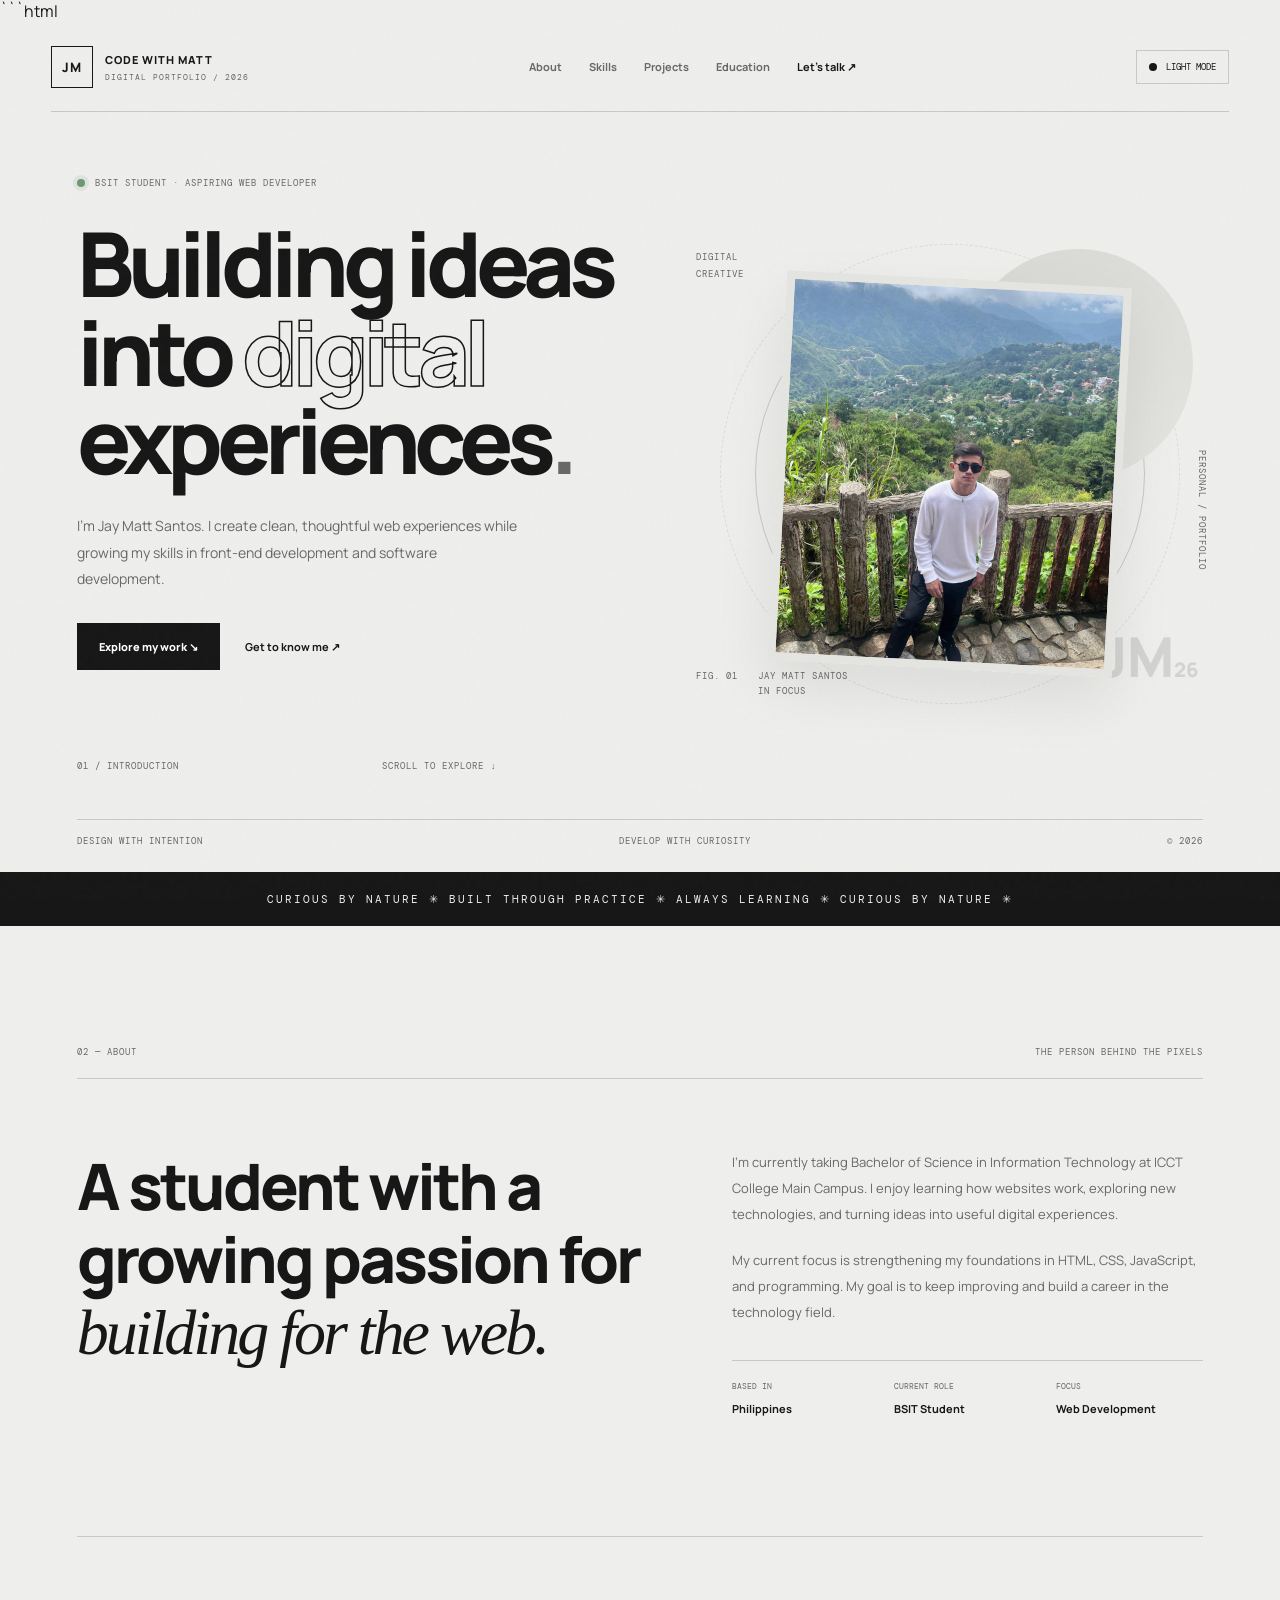
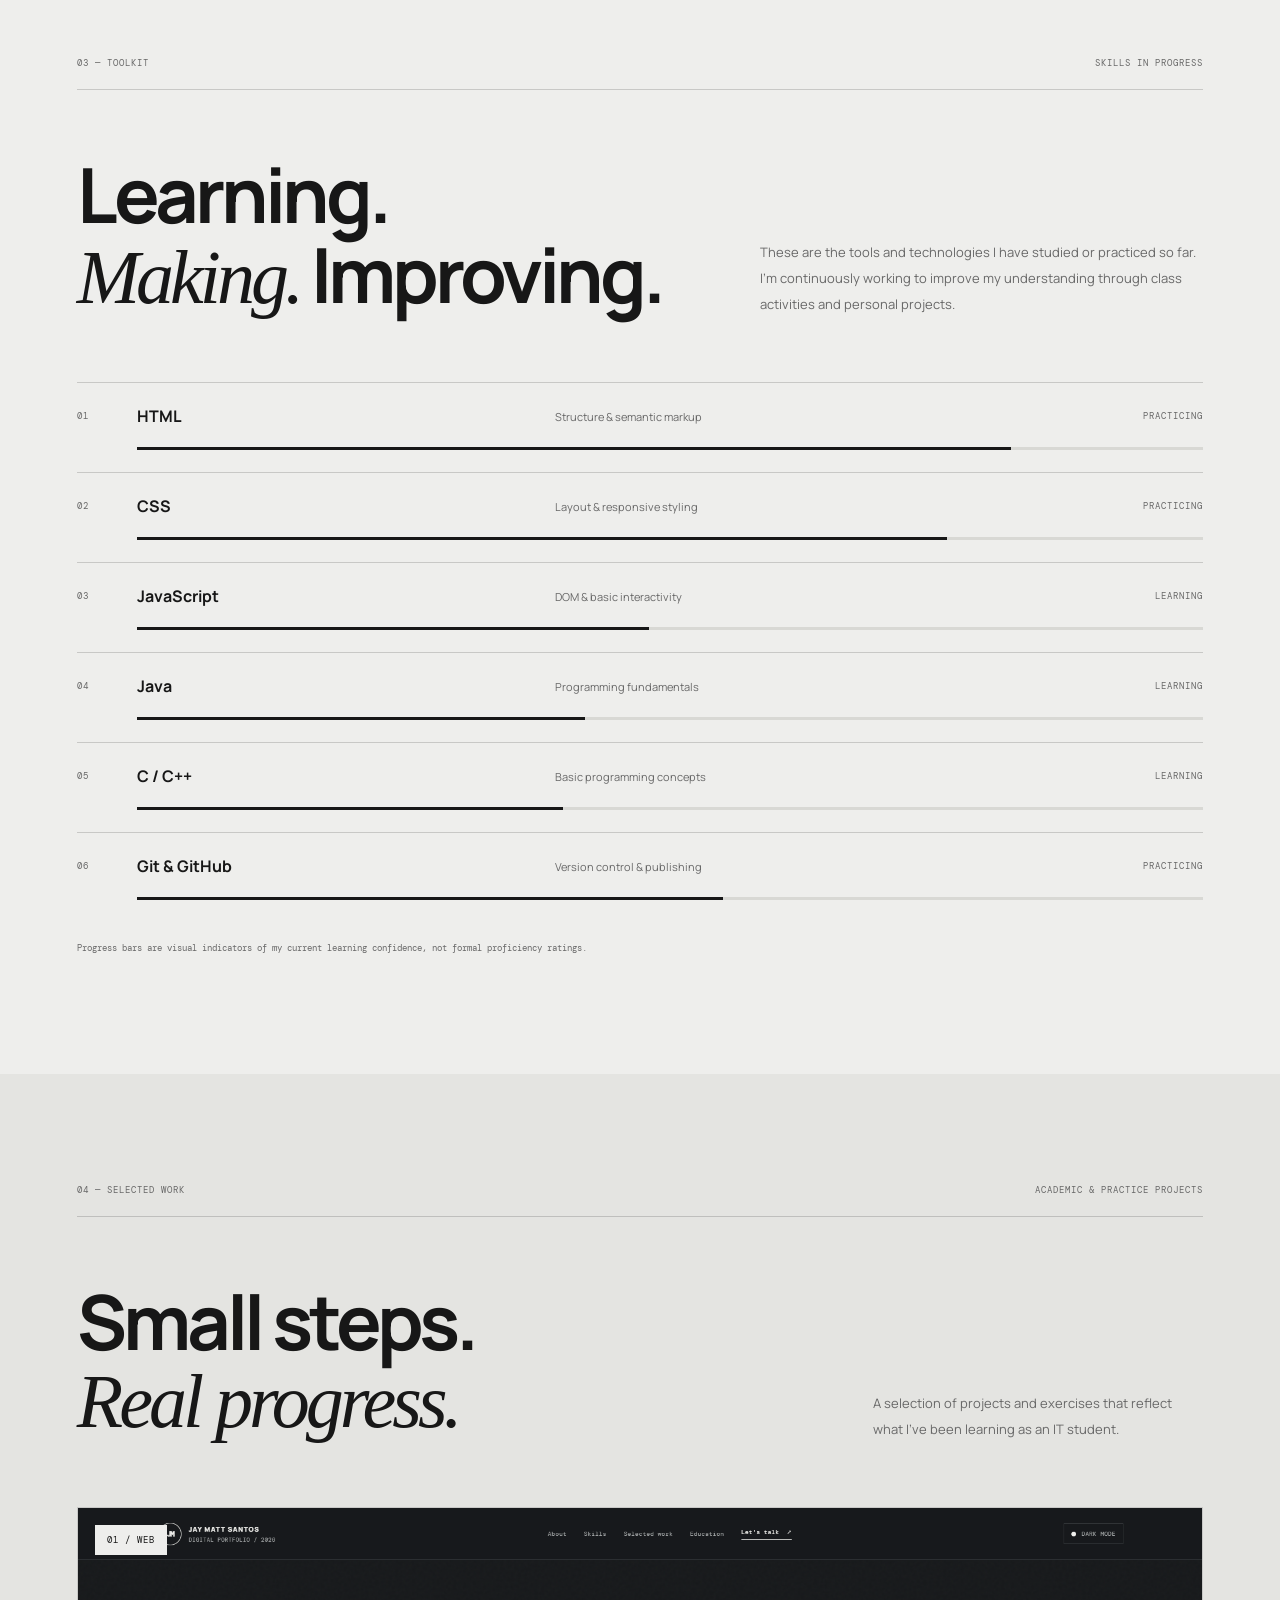
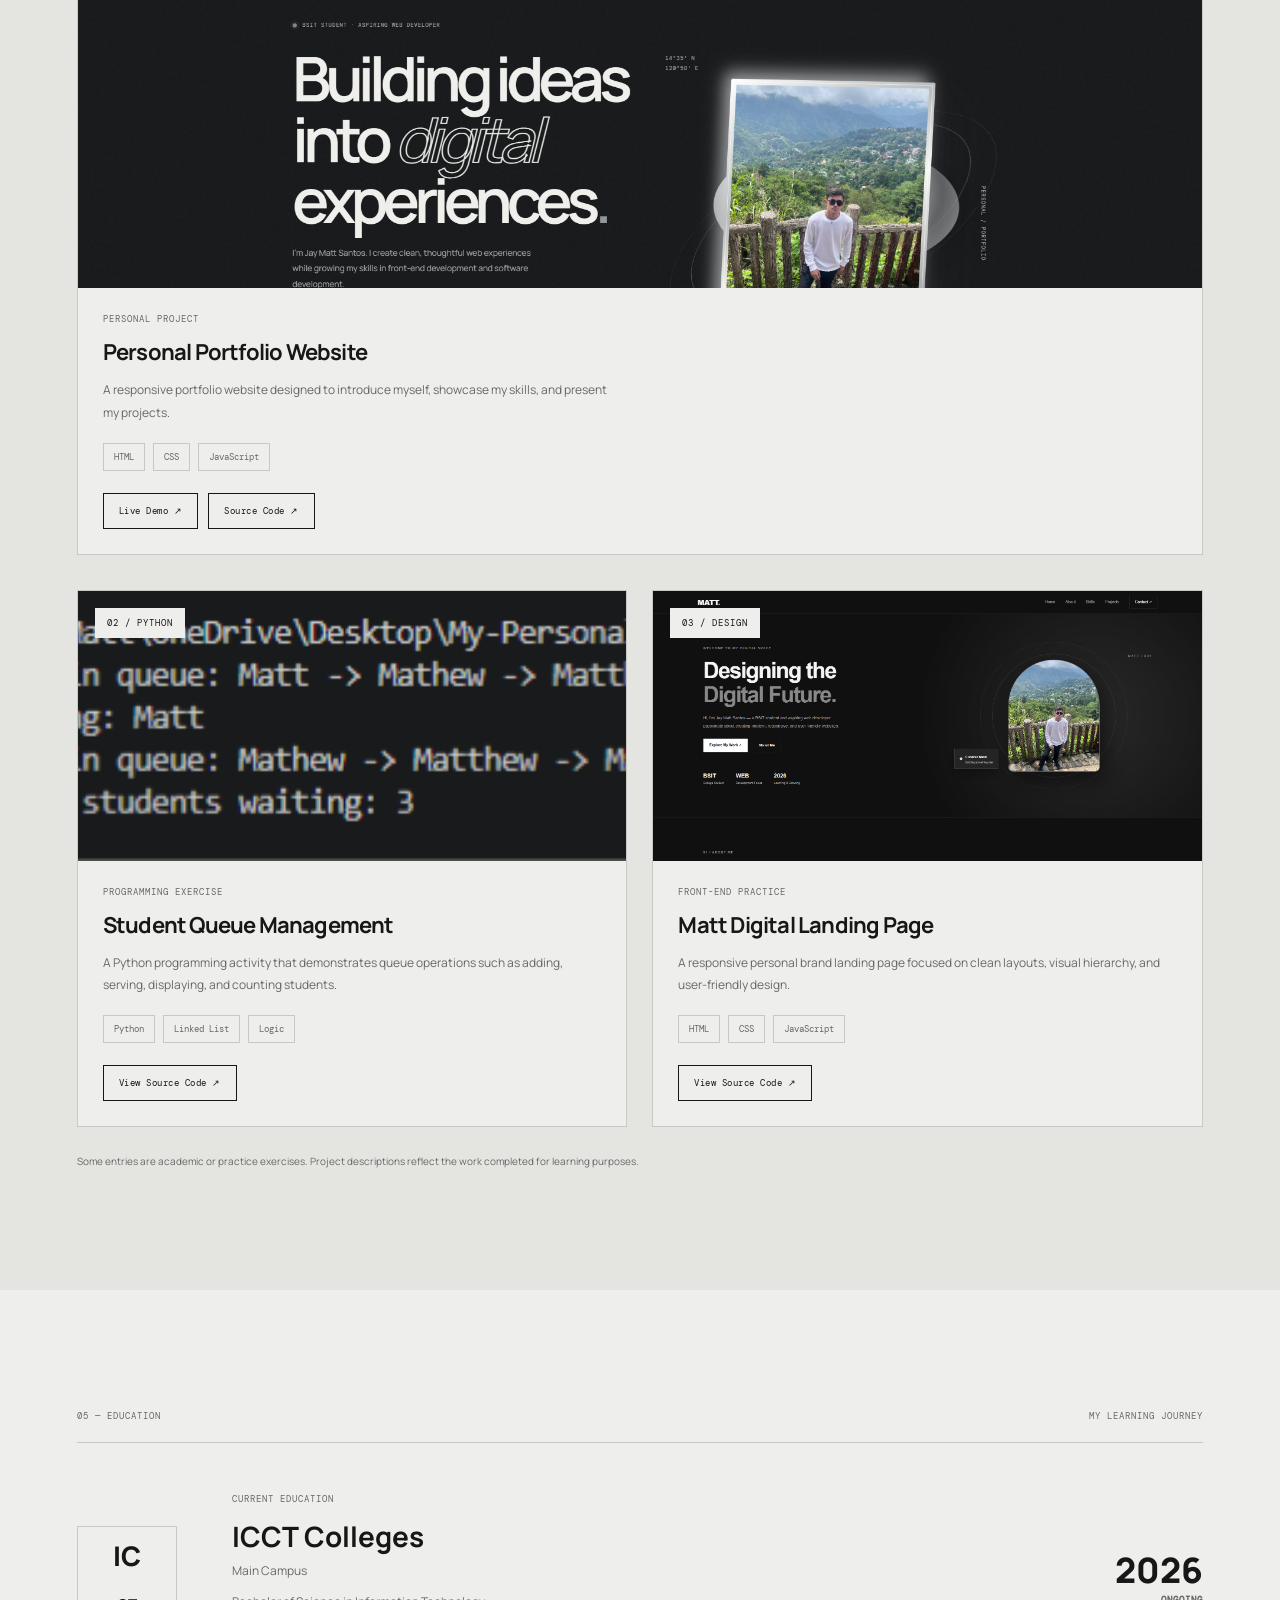
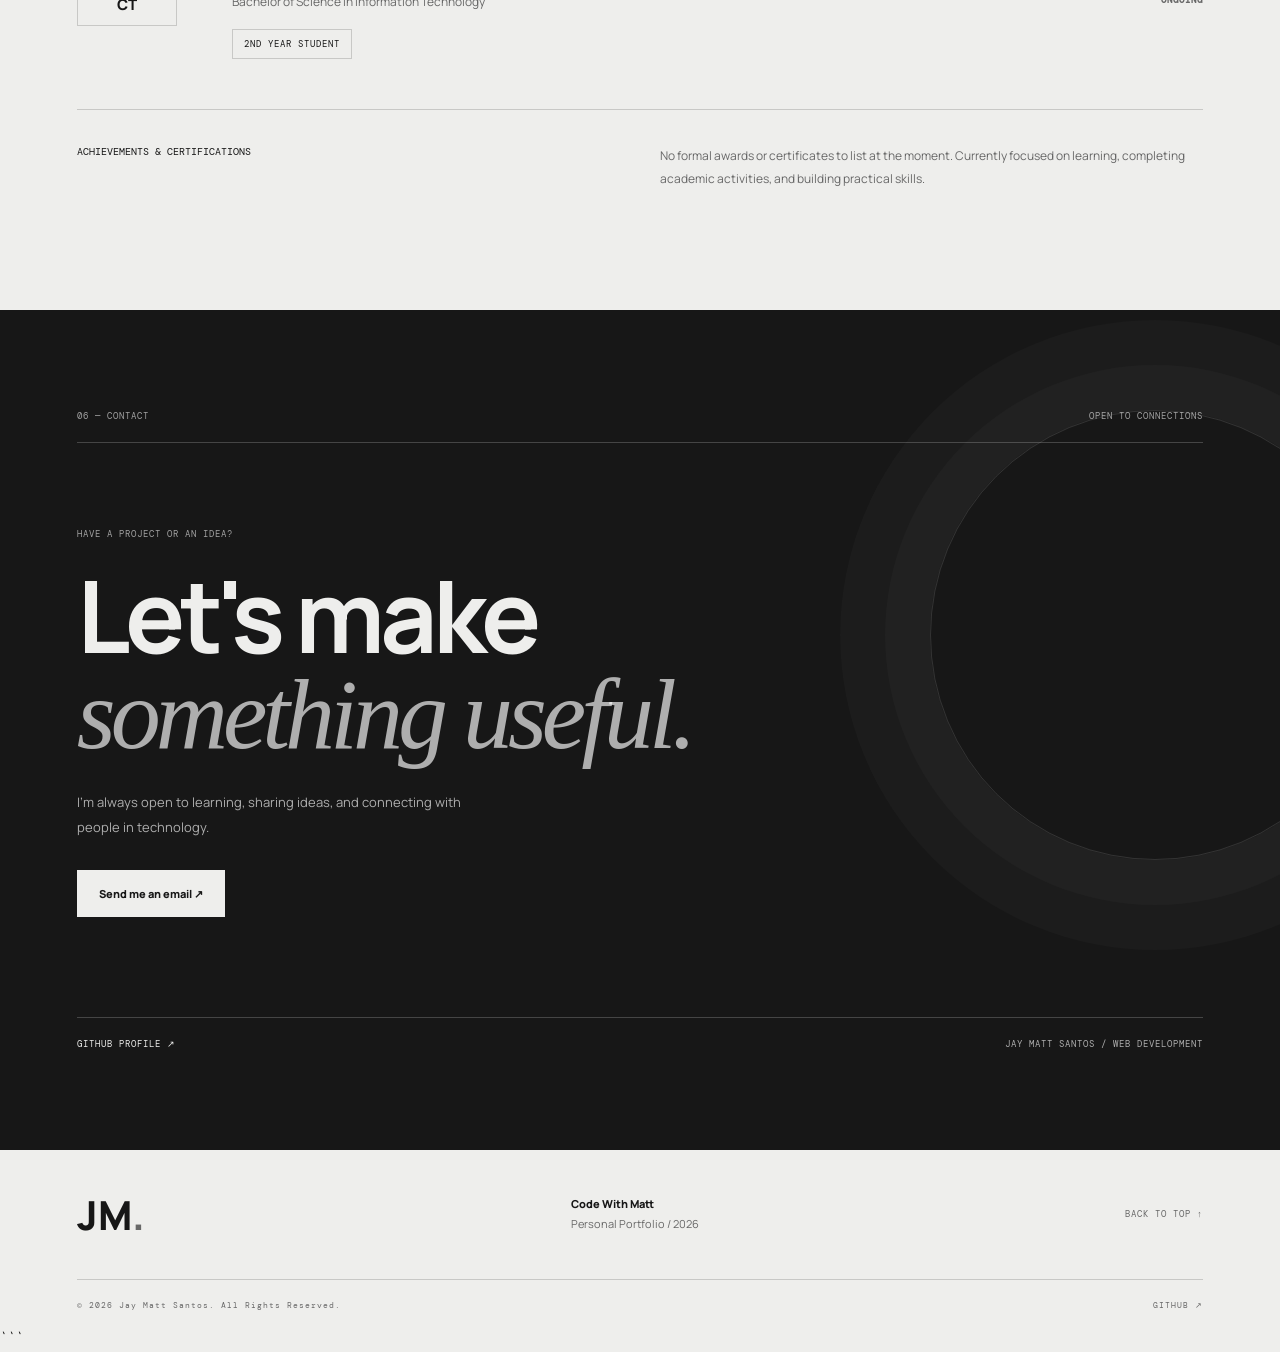
==== commit 9b097270: "Update index.html" ====
--- a/index.html
+++ b/index.html
@@ -1,4 +1,4 @@
-
+```html
 <!DOCTYPE html>
 <html lang="en" data-theme="light">
 
@@ -54,7 +54,6 @@
 
     </header>
 
-
     <main>
 
         <!-- HERO -->
@@ -133,7 +132,6 @@
             </div>
 
         </section>
-
 
         <!-- INTRO BAND -->
         <section class="intro-band">
@@ -145,10 +143,8 @@
             </p>
         </section>
 
-
         <!-- ABOUT -->
-        <section class="content-section about-section section-shell"
-            id="about">
+        <section class="content-section about-section section-shell" id="about">
 
             <div class="section-kicker">
                 <span>02 — ABOUT</span>
@@ -206,10 +202,8 @@
 
         </section>
 
-
         <!-- SKILLS -->
-        <section class="content-section skills-section section-shell"
-            id="skills">
+        <section class="content-section skills-section section-shell" id="skills">
 
             <div class="section-kicker">
                 <span>03 — TOOLKIT</span>
@@ -291,7 +285,6 @@
 
         </section>
 
-
         <!-- PROJECTS -->
         <section class="work-section" id="work">
 
@@ -315,7 +308,6 @@
                     </p>
 
                 </div>
-
 
                 <div class="project-grid">
 
@@ -349,12 +341,12 @@
                                 </div>
 
                                 <div class="project-buttons">
-                                    <a href="https://1mthematt.github.io/My-Personal-portfolio/"
+                                    <a href="https://1mthematt.github.io/-Code-With-Matt/"
                                         target="_blank" rel="noopener noreferrer">
                                         Live Demo ↗
                                     </a>
 
-                                    <a href="https://github.com/1mthematt/My-Personal-portfolio"
+                                    <a href="https://github.com/1mthematt/-Code-With-Matt"
                                         target="_blank" rel="noopener noreferrer">
                                         Source Code ↗
                                     </a>
@@ -364,7 +356,6 @@
                         </div>
 
                     </article>
-
 
                     <!-- PROJECT 2 -->
                     <article class="project-card">
@@ -408,7 +399,6 @@
 
                     </article>
 
-
                     <!-- PROJECT 3 -->
                     <article class="project-card">
 
@@ -462,10 +452,8 @@
 
         </section>
 
-
         <!-- EDUCATION -->
-        <section class="content-section education-section section-shell"
-            id="education">
+        <section class="content-section education-section section-shell" id="education">
 
             <div class="section-kicker">
                 <span>05 — EDUCATION</span>
@@ -505,7 +493,6 @@
 
         </section>
 
-
         <!-- CONTACT -->
         <section class="contact-section" id="contact">
 
@@ -553,7 +540,6 @@
         </section>
 
     </main>
-
 
     <!-- FOOTER -->
     <footer class="site-footer">
@@ -584,3 +570,4 @@
 
 </body>
 </html>
+```
--- a/style.css
+++ b/style.css
@@ -8,7 +8,6 @@
 :root,
 html[data-theme="light"] {
     color-scheme: light;
-
     --bg: #eeeeec;
     --surface: #e4e4e1;
     --surface-strong: #d8d8d4;
@@ -23,7 +22,6 @@
 
 html[data-theme="dark"] {
     color-scheme: dark;
-
     --bg: #111111;
     --surface: #1b1b1b;
     --surface-strong: #252525;
@@ -318,7 +316,12 @@
     height: 100%;
     object-fit: cover;
     object-position: center;
-    filter: grayscale(100%);
+    filter: none;
+    transition: transform 0.4s ease;
+}
+
+.portrait-frame:hover img {
+    transform: scale(1.04);
 }
 
 .orbit {
@@ -415,10 +418,6 @@
     letter-spacing: 2px;
 }
 
-.intro-band b {
-    margin: 0 18px;
-}
-
 
 /* GENERAL SECTIONS */
 
@@ -522,7 +521,6 @@
     gap: 15px;
     padding: 22px 0;
     border-top: 1px solid var(--line);
-    position: relative;
 }
 
 .skill-no,
@@ -918,7 +916,7 @@
 }
 
 
-/* RESPONSIVE TABLET */
+/* TABLET */
 
 @media (max-width: 900px) {
 
@@ -968,7 +966,7 @@
 }
 
 
-/* RESPONSIVE MOBILE */
+/* MOBILE */
 
 @media (max-width: 680px) {
 
